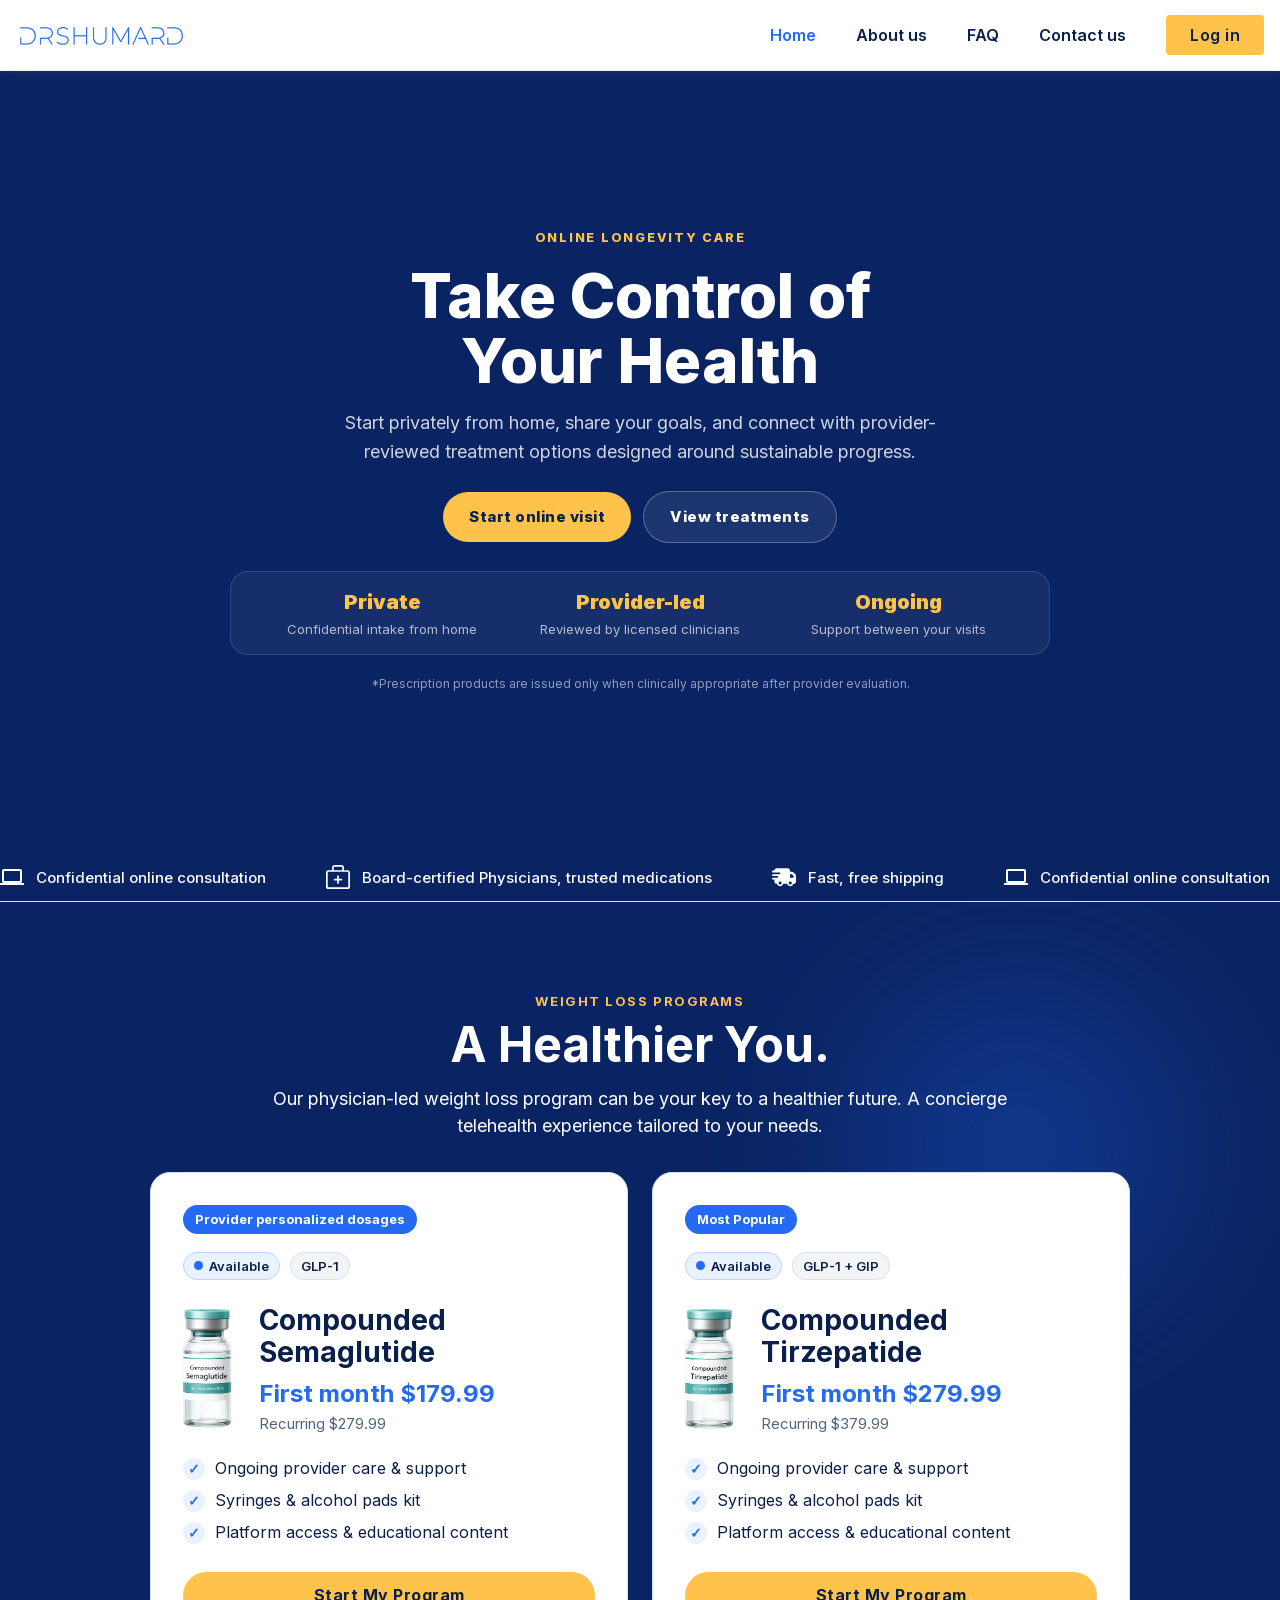
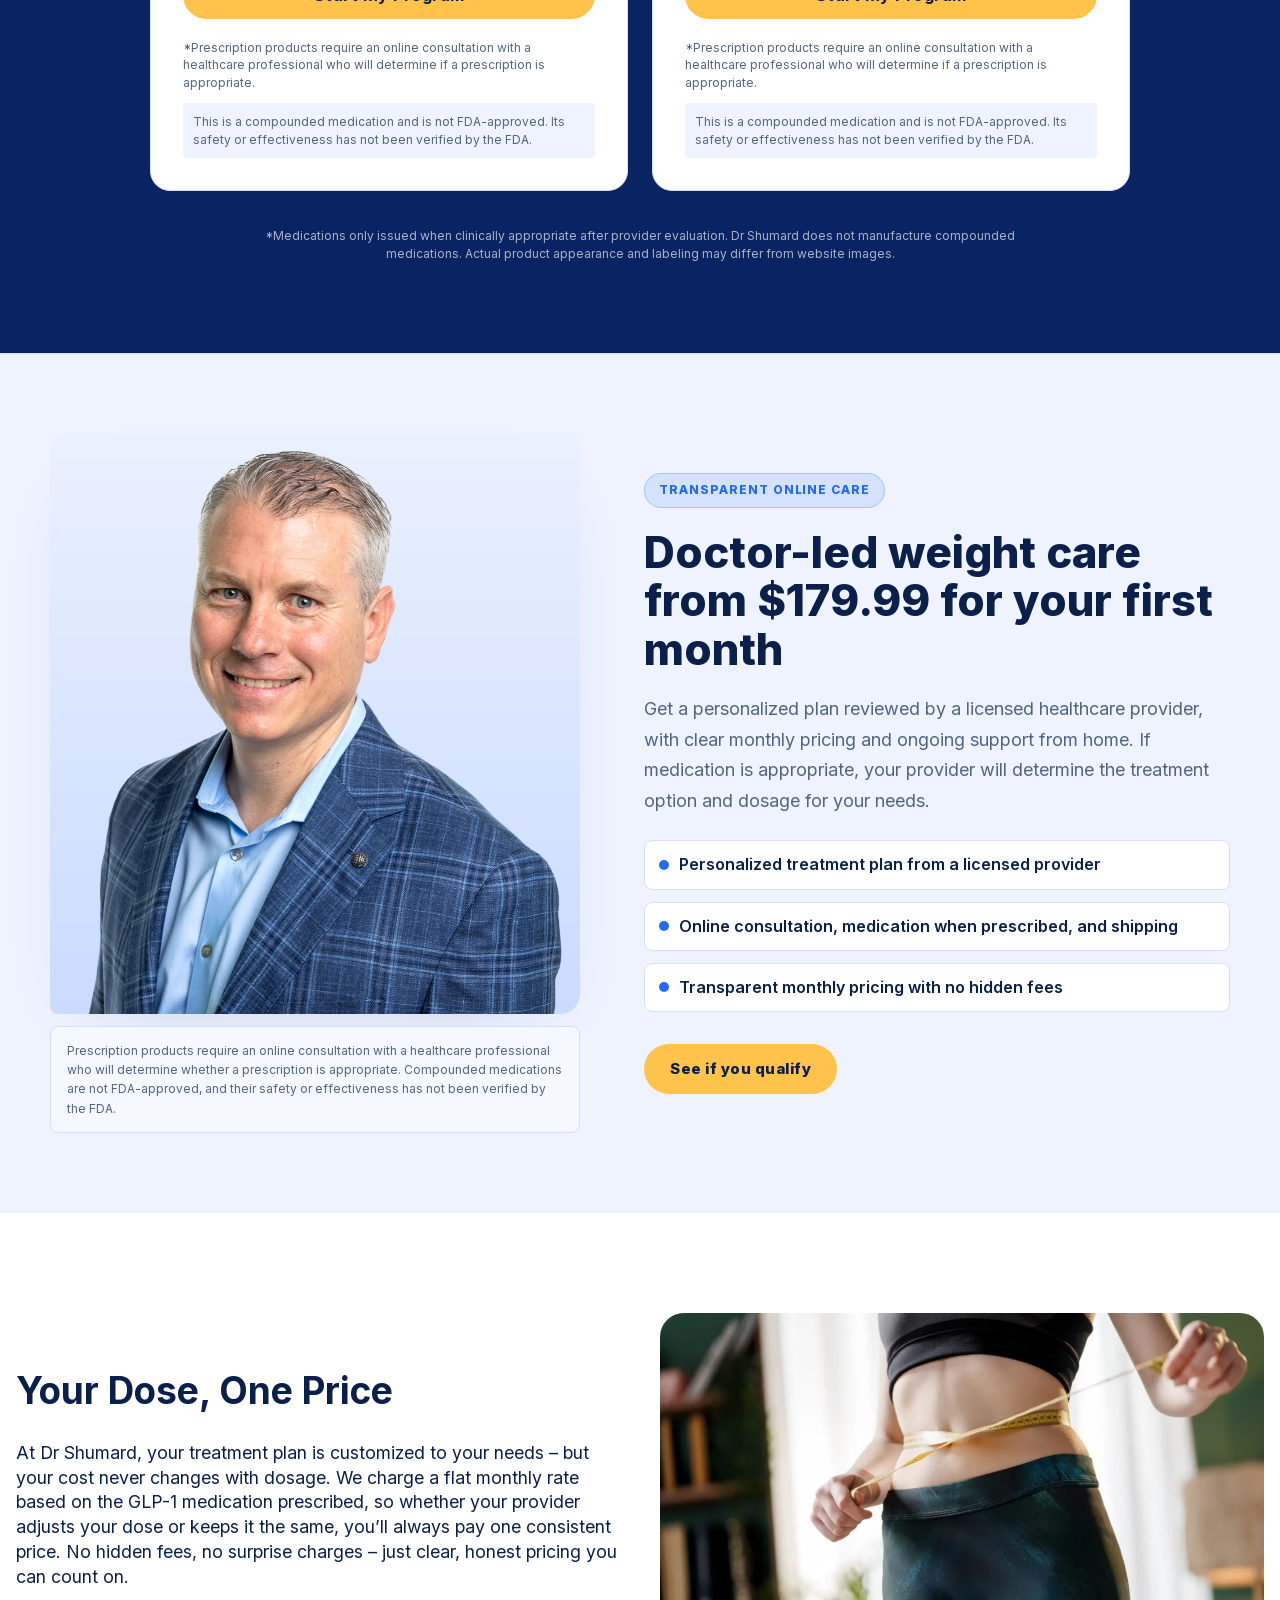
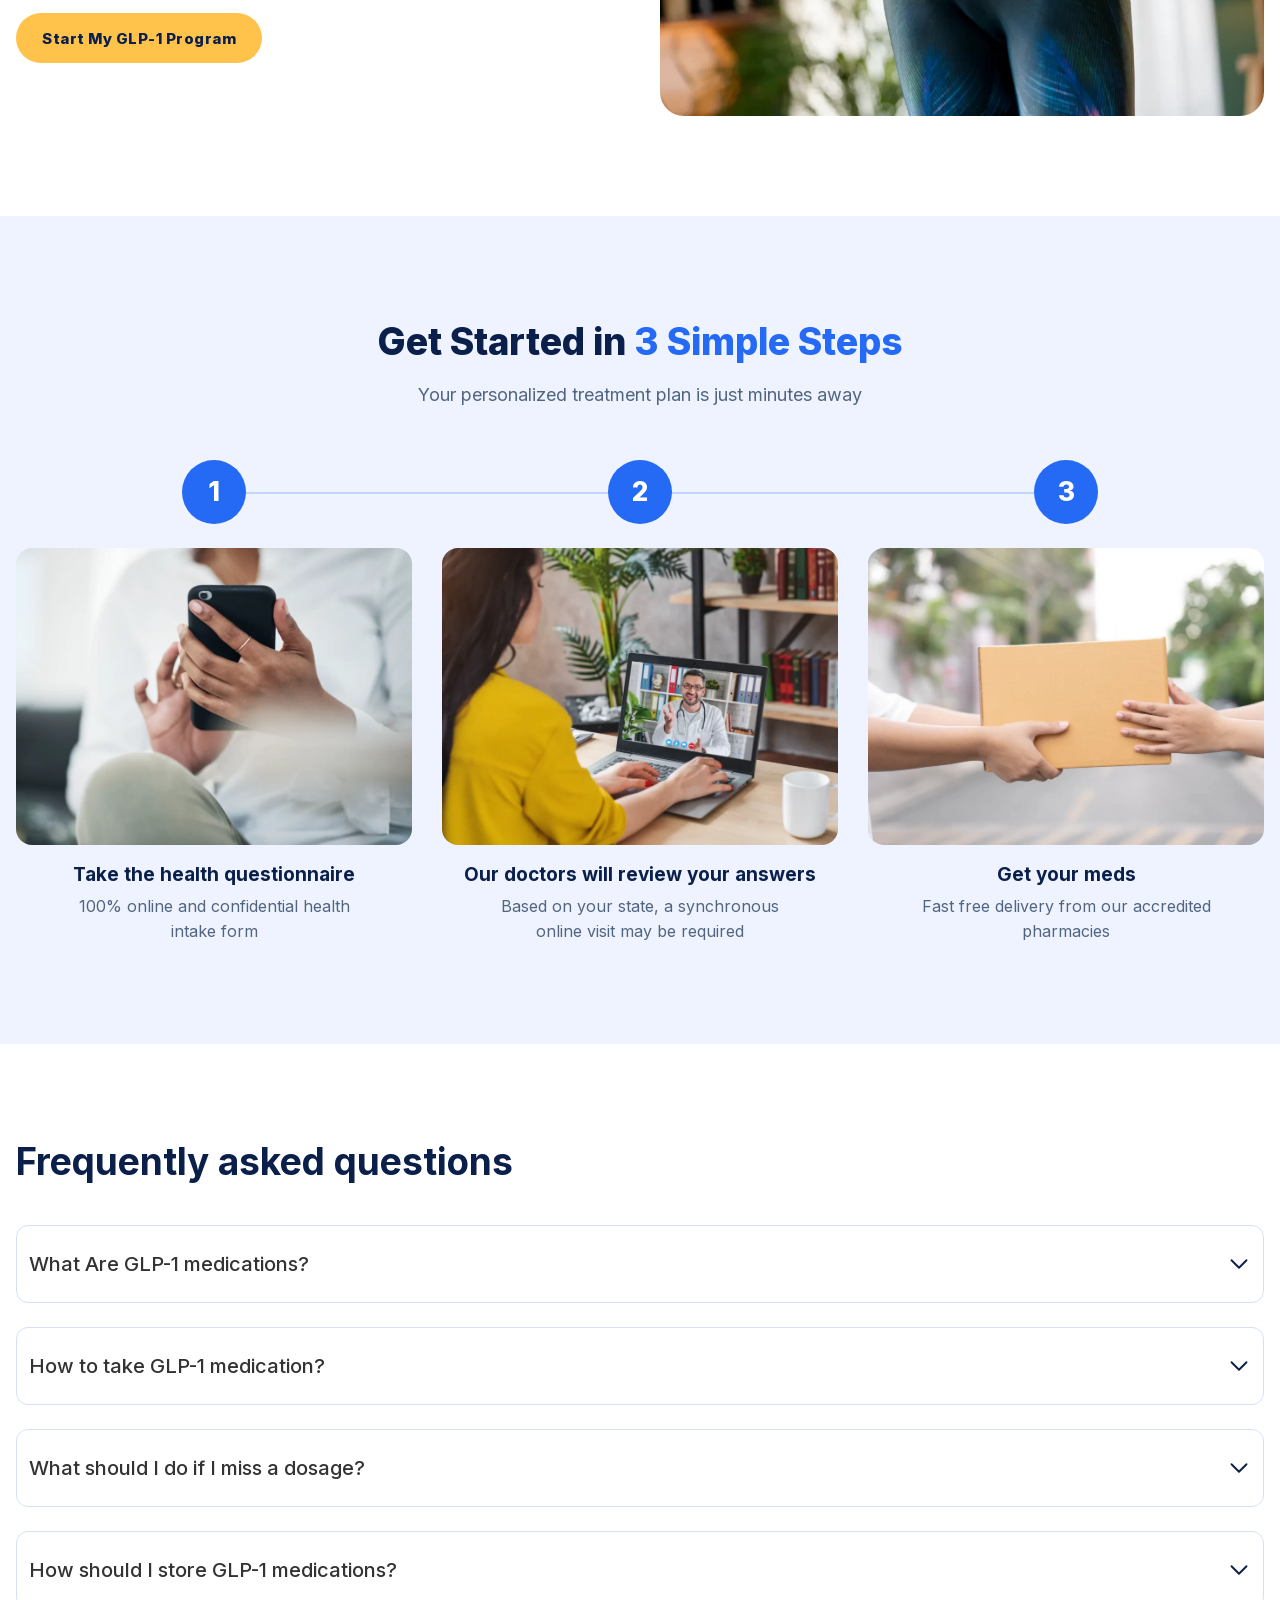
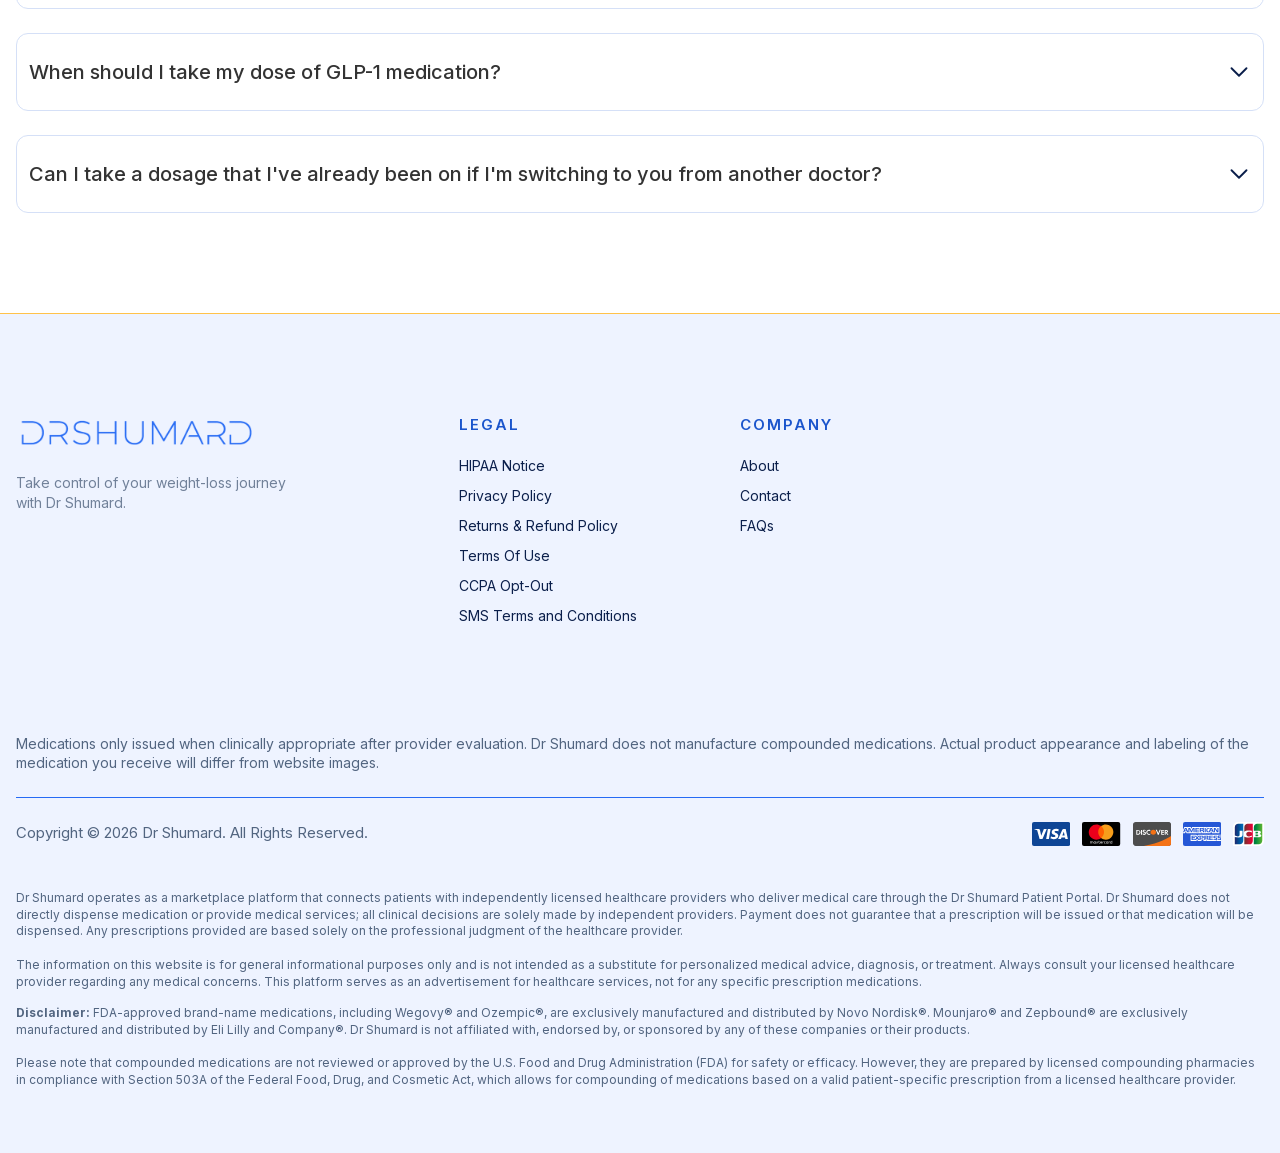
==== index.html @ da800d88 "Static Dr Shumard site, rebuilt from taylazhealth.com Plain HTML/CSS, no build step. Native contact " ====
<!DOCTYPE html>
<html lang="en">
<head>
  <meta charset="UTF-8">
  <meta name="viewport" content="width=device-width, initial-scale=1">
  <title>Dr Shumard</title>
  <link rel="canonical" href="https://drshumard.com/">
  <link rel="preload" href="/assets/fonts/inter-var.woff2" as="font" type="font/woff2" crossorigin>
  <link rel="stylesheet" href="/assets/css/style.css">
  <!-- WhiteLabelMD intake + tracking scripts, carried over from the original site -->
  <script>
function checkDebug(){if(!1===window.be_quiet)return!0;if(!1===window.checkDebugValue)return!1;if(window.checkDebugValue)return!0;return"1"===new URLSearchParams(window.location.search).get("elog")?window.checkDebugValue=!0:window.checkDebugValue=!1,window.checkDebugValue}
        function elog(e,c){c?console.log(e):checkDebug()&&console.log(e)}
        function tracking_start() { 
           var reset = new URLSearchParams(window.location.search).get("_track_reset");
           if(reset == "1") {
              forceTrackingCookie("");
           }
        
        }
function setTrackId(e) {
	elog("****SET efcid:" + e,window.trackDebug);
    window.trackingInfo.unid = e;
    wlmdSetCookie("efcid", e, 7);
    window.trackingInfo.codeset = 1;
    wlmdSetCookie("wlmd_tracking_unid", e, 7);
    elog("****Finished set efcid:" + e, window.trackDebug);
}
function useTrackId(e) {
	elog("****USE efcid:" + e);
    window.trackingInfo.unid = e;
    //wlmdSetCookie("efcid", e);
    window.trackingInfo.codeset = 1;
    //wlmdSetCookie("wlmd_tracking_unid", e, 7);
    elog("****Finished set efcid:" + e);
}

window.trackDebug = false;
  </script>
  <script src="/wp-content/uploads/common/wlmd-intake-default.js"></script>
  <script>
    /* set sku here, if chosen */
    window.page_presets = { "productRequested": "" };
    window.page_presets["caller_page"] = urlNoHash();
    function checkoutTrackingString() { return ""; }
  </script>
</head>
<body>
  <a class="skip-link" href="#main">Skip to main content</a>
  <a class="skip-link" href="#footer">Skip to footer</a>
  <header class="site-header">
    <div class="section site-header__bar">
      <div class="container site-header__inner">
        <a class="site-logo" href="/"><img src="/assets/img/logo.png" width="600" height="89" alt="Dr Shumard" fetchpriority="high"></a>
        <nav class="site-nav" aria-label="Menu">
          <ul class="site-nav__items" id="site-menu">
          <li><a href="/" aria-current="page">Home</a></li>
          <li><a href="/about/">About us</a></li>
          <li><a href="/faq/">FAQ</a></li>
          <li><a href="/contact-us/">Contact us</a></li>
          <li><a class="btn header-btn" href="https://drshumard.practicebetter.io/#/signin" target="_blank" rel="noopener">Log in</a></li>
          </ul>
          <button class="site-nav__toggle" type="button" aria-expanded="false" aria-controls="site-menu" aria-label="Open menu"><span class="site-nav__bars"><span></span></span></button>
        </nav>
      </div>
    </div>
  </header>
  <main id="main">
    <section class="section hero-dark">
      <div class="hero-dark__glow" aria-hidden="true"></div>
      <div class="hero-dark__glow hero-dark__glow--gold" aria-hidden="true"></div>
      <div class="container hero-dark__container">
        <span class="hero-dark__eyebrow">Online longevity care</span>
        <h1 class="hero-dark__title">Take Control <span>of</span> <br> Your Health</h1>
        <p class="hero-dark__lead">Start privately from home, share your goals, and connect with provider-reviewed treatment options designed around sustainable progress.</p>
        <div class="hero-dark__actions">
          <a class="btn btn-primary" href="/weight-loss-intake/">Start online visit</a>
          <a class="btn btn-ghost" href="#treatments">View treatments</a>
        </div>
        <div class="hero-dark__stats">
          <div class="hero-dark__stat"><span class="hero-dark__stat-key">Private</span><span class="hero-dark__stat-label">Confidential intake from home</span></div>
          <div class="hero-dark__stat"><span class="hero-dark__stat-key">Provider-led</span><span class="hero-dark__stat-label">Reviewed by licensed clinicians</span></div>
          <div class="hero-dark__stat"><span class="hero-dark__stat-key">Ongoing</span><span class="hero-dark__stat-label">Support between your visits</span></div>
        </div>
      </div>
      <div class="block hero-dark__foot">
        <p class="hero-dark__notice">*Prescription products are issued only when clinically appropriate after provider evaluation.</p>
      </div>
    </section>
    <section class="section advantage-section" aria-label="Why Dr Shumard">
      <div class="advantage-marquee">
        <div class="advantage-track">
          <div class="advantage-group">
          <div class="advantage-box"><svg class="advantage-box__icon advantage-box__icon--fill" xmlns="http://www.w3.org/2000/svg" viewBox="0 0 512 384" aria-hidden="true" focusable="false"><path d="M427 320h85v43H0v-43h85q-17 0-29.5-12.5T43 277V64q0-18 12.5-30.5T85 21h342q17 0 29.5 12.5T469 64v213q0 18-12.5 30.5T427 320zM85 64v213h342V64H85z"/></svg><span class="advantage-box__text">Confidential online consultation</span></div>
          <div class="advantage-box"><svg class="advantage-box__icon advantage-box__icon--stroke" xmlns="http://www.w3.org/2000/svg" viewBox="0 0 14 14" aria-hidden="true" focusable="false"><path fill="none" stroke="#EEF8F6" stroke-linecap="round" stroke-linejoin="round" d="M5 8.5h4m-2-2v4m5.5-7h-11a1 1 0 0 0-1 1v8a1 1 0 0 0 1 1h11a1 1 0 0 0 1-1v-8a1 1 0 0 0-1-1m-2.5 0v-2a1 1 0 0 0-1-1H5a1 1 0 0 0-1 1v2"/></svg><span class="advantage-box__text">Board-certified Physicians, trusted medications</span></div>
          <div class="advantage-box"><svg class="advantage-box__icon advantage-box__icon--fill" xmlns="http://www.w3.org/2000/svg" viewBox="0 0 640 512" aria-hidden="true" focusable="false"><path d="M64 96c0-35.3 28.7-64 64-64h288c35.3 0 64 28.7 64 64v32h50.7c17 0 33.3 6.7 45.3 18.7l45.3 45.3c12 12 18.7 28.3 18.7 45.3V384c0 35.3-28.7 64-64 64h-3.3c-10.4 36.9-44.4 64-84.7 64s-74.2-27.1-84.7-64H300.7c-10.4 36.9-44.4 64-84.7 64s-74.2-27.1-84.7-64H128c-35.3 0-64-28.7-64-64v-48H24c-13.3 0-24-10.7-24-24s10.7-24 24-24h112c13.3 0 24-10.7 24-24s-10.7-24-24-24H24c-13.3 0-24-10.7-24-24s10.7-24 24-24h176c13.3 0 24-10.7 24-24s-10.7-24-24-24H24c-13.3 0-24-10.7-24-24s10.7-24 24-24zm512 192v-50.7L530.7 192H480v96zM256 424a40 40 0 1 0-80 0a40 40 0 1 0 80 0m232 40a40 40 0 1 0 0-80a40 40 0 1 0 0 80"/></svg><span class="advantage-box__text">Fast, free shipping</span></div>
          </div>
          <div class="advantage-group" aria-hidden="true">
          <div class="advantage-box" aria-hidden="true"><svg class="advantage-box__icon advantage-box__icon--fill" xmlns="http://www.w3.org/2000/svg" viewBox="0 0 512 384" aria-hidden="true" focusable="false"><path d="M427 320h85v43H0v-43h85q-17 0-29.5-12.5T43 277V64q0-18 12.5-30.5T85 21h342q17 0 29.5 12.5T469 64v213q0 18-12.5 30.5T427 320zM85 64v213h342V64H85z"/></svg><span class="advantage-box__text">Confidential online consultation</span></div>
          <div class="advantage-box" aria-hidden="true"><svg class="advantage-box__icon advantage-box__icon--stroke" xmlns="http://www.w3.org/2000/svg" viewBox="0 0 14 14" aria-hidden="true" focusable="false"><path fill="none" stroke="#EEF8F6" stroke-linecap="round" stroke-linejoin="round" d="M5 8.5h4m-2-2v4m5.5-7h-11a1 1 0 0 0-1 1v8a1 1 0 0 0 1 1h11a1 1 0 0 0 1-1v-8a1 1 0 0 0-1-1m-2.5 0v-2a1 1 0 0 0-1-1H5a1 1 0 0 0-1 1v2"/></svg><span class="advantage-box__text">Board-certified Physicians, trusted medications</span></div>
          <div class="advantage-box" aria-hidden="true"><svg class="advantage-box__icon advantage-box__icon--fill" xmlns="http://www.w3.org/2000/svg" viewBox="0 0 640 512" aria-hidden="true" focusable="false"><path d="M64 96c0-35.3 28.7-64 64-64h288c35.3 0 64 28.7 64 64v32h50.7c17 0 33.3 6.7 45.3 18.7l45.3 45.3c12 12 18.7 28.3 18.7 45.3V384c0 35.3-28.7 64-64 64h-3.3c-10.4 36.9-44.4 64-84.7 64s-74.2-27.1-84.7-64H300.7c-10.4 36.9-44.4 64-84.7 64s-74.2-27.1-84.7-64H128c-35.3 0-64-28.7-64-64v-48H24c-13.3 0-24-10.7-24-24s10.7-24 24-24h112c13.3 0 24-10.7 24-24s-10.7-24-24-24H24c-13.3 0-24-10.7-24-24s10.7-24 24-24h176c13.3 0 24-10.7 24-24s-10.7-24-24-24H24c-13.3 0-24-10.7-24-24s10.7-24 24-24zm512 192v-50.7L530.7 192H480v96zM256 424a40 40 0 1 0-80 0a40 40 0 1 0 80 0m232 40a40 40 0 1 0 0-80a40 40 0 1 0 0 80"/></svg><span class="advantage-box__text">Fast, free shipping</span></div>
          </div>
        </div>
      </div>
    </section>

    <section class="section pricing-med" id="treatments">
      <div class="container pricing-med__container">
        <div class="block pricing-med__header">
          <div class="pricing-med__eyebrow">WEIGHT LOSS PROGRAMS</div>
          <h2 class="pricing-med__title">A Healthier You.</h2>
          <div class="pricing-med__subtitle">Our physician-led weight loss program can be your key to a healthier future. A concierge telehealth experience tailored to your needs.</div>
        </div>
        <div class="pricing-med__grid">
          <div class="block pricing-med__card">
            <div class="pricing-med__badge">Provider personalized dosages</div>
            <div class="block pricing-med__tags">
              <div class="pricing-med__tag"><span class="pricing-med__tag-dot"></span><span class="pricing-med__tag-text">Available</span></div>
              <div class="pricing-med__tag--muted">GLP-1</div>
            </div>
            <div class="pricing-med__visual">
              <div class="pricing-med__image-wrap"><img class="pricing-med__image" src="/assets/img/sema-vial.webp" width="321" height="731" alt="Compounded semaglutide vial" loading="lazy"></div>
              <div class="block pricing-med__content-wrap">
                <h3 class="pricing-med__card-title">Compounded Semaglutide</h3>
                <div class="pricing-med__price">First month $179.99</div>
                <div class="pricing-med__recurring">Recurring $279.99</div>
              </div>
            </div>
              <ul class="pricing-med__features">
                <li class="pricing-med__feature"><span class="pricing-med__feature-icon">✓</span><span class="pricing-med__feature-text">Ongoing provider care &amp; support</span></li>
                <li class="pricing-med__feature"><span class="pricing-med__feature-icon">✓</span><span class="pricing-med__feature-text">Syringes &amp; alcohol pads kit</span></li>
                <li class="pricing-med__feature"><span class="pricing-med__feature-icon">✓</span><span class="pricing-med__feature-text">Platform access &amp; educational content</span></li>
              </ul>
              <a class="btn pricing-med__button" href="/weight-loss-intake/">Start My Program</a>
              <div class="pricing-med__disclaimer">*Prescription products require an online consultation with a healthcare professional who will determine if a prescription is appropriate.</div>
              <div class="pricing-med__disclaimer pricing-med__disclaimer--box">This is a compounded medication and is not FDA-approved. Its safety or effectiveness has not been verified by the FDA.</div>
          </div>
          <div class="block pricing-med__card">
            <div class="pricing-med__badge">Most Popular</div>
            <div class="block pricing-med__tags">
              <div class="pricing-med__tag"><span class="pricing-med__tag-dot"></span><span class="pricing-med__tag-text">Available</span></div>
              <div class="pricing-med__tag--muted">GLP-1 + GIP</div>
            </div>
            <div class="pricing-med__visual">
              <div class="pricing-med__image-wrap"><img class="pricing-med__image" src="/assets/img/tirz-vial.webp" width="319" height="730" alt="Compounded tirzepatide vial" loading="lazy"></div>
              <div class="block pricing-med__content-wrap">
                <h3 class="pricing-med__card-title">Compounded Tirzepatide</h3>
                <div class="pricing-med__price">First month $279.99</div>
                <div class="pricing-med__recurring">Recurring $379.99</div>
              </div>
            </div>
              <ul class="pricing-med__features">
                <li class="pricing-med__feature"><span class="pricing-med__feature-icon">✓</span><span class="pricing-med__feature-text">Ongoing provider care &amp; support</span></li>
                <li class="pricing-med__feature"><span class="pricing-med__feature-icon">✓</span><span class="pricing-med__feature-text">Syringes &amp; alcohol pads kit</span></li>
                <li class="pricing-med__feature"><span class="pricing-med__feature-icon">✓</span><span class="pricing-med__feature-text">Platform access &amp; educational content</span></li>
              </ul>
              <a class="btn pricing-med__button" href="/weight-loss-intake/">Start My Program</a>
              <div class="pricing-med__disclaimer">*Prescription products require an online consultation with a healthcare professional who will determine if a prescription is appropriate.</div>
              <div class="pricing-med__disclaimer pricing-med__disclaimer--box">This is a compounded medication and is not FDA-approved. Its safety or effectiveness has not been verified by the FDA.</div>
          </div>
        </div>
        <div class="pricing-med__notice">*Medications only issued when clinically appropriate after provider evaluation. Dr Shumard does not manufacture compounded medications. Actual product appearance and labeling may differ from website images.</div>
      </div>
      <div class="pricing-med__glow" aria-hidden="true"></div>
    </section>
    <section class="section treatment-info">
      <div class="treatment-info__glow" aria-hidden="true"></div>
      <div class="treatment-info__glow treatment-info__glow--alt" aria-hidden="true"></div>
      <div class="container treatment-info__container">
        <div class="treatment-info__media">
          <img class="treatment-info__image" src="/assets/img/dr-shumard.jpg" width="960" height="1000" alt="Dr. Jason Shumard" loading="lazy">
          <p class="treatment-info__notice">Prescription products require an online consultation with a healthcare professional who will determine whether a prescription is appropriate. Compounded medications are not FDA-approved, and their safety or effectiveness has not been verified by the FDA.</p>
        </div>
        <div class="treatment-info__content">
          <span class="treatment-info__eyebrow">Transparent online care</span>
          <h2 class="treatment-info__title">Doctor-led weight care from <span>$179.99 for your first month</span></h2>
          <div class="treatment-info__text rich-text">
<p>Get a personalized plan reviewed by a licensed healthcare provider, with clear monthly pricing and ongoing support from home. If medication is appropriate, your provider will determine the treatment option and dosage for your needs.</p>
          </div>
          <ul class="treatment-info__list">
            <li class="treatment-info__list-item"><span class="treatment-info__list-dot"></span><span class="treatment-info__list-text">Personalized treatment plan from a licensed provider</span></li>
            <li class="treatment-info__list-item"><span class="treatment-info__list-dot"></span><span class="treatment-info__list-text">Online consultation, medication when prescribed, and shipping</span></li>
            <li class="treatment-info__list-item"><span class="treatment-info__list-dot"></span><span class="treatment-info__list-text">Transparent monthly pricing with no hidden fees</span></li>
          </ul>
          <a class="btn btn-primary treatment-info__button" href="/weight-loss-intake/">See if you qualify</a>
        </div>
      </div>
    </section>
    <section class="section about-therapy-section">
      <div class="container about-therapy-container">
        <div class="block about-therapy__content">
          <div class="block about-therapy__text-wrap">
            <h2 class="about-therapy__title">Your Dose, One Price</h2>
            <div class="about-therapy__text rich-text">
<p>At Dr Shumard, your treatment plan is customized to your needs – but your cost never changes with dosage. We charge a flat monthly rate based on the GLP-1 medication prescribed, so whether your provider adjusts your dose or keeps it the same, you’ll always pay one consistent price. No hidden fees, no surprise charges – just clear, honest pricing you can count on.</p>
            </div>
            <a class="btn btn-primary" href="/weight-loss-intake/">Start My GLP-1 Program</a>
          </div>
          <img class="about-therapy__image" src="/assets/img/waist-measure.webp" width="1024" height="683" alt="Woman measuring her waist with a tape measure" loading="lazy">
        </div>
      </div>
    </section>
    <section class="section steps-section" id="steps">
      <div class="container steps__inner">
        <h2 class="steps__title accent-text">Get Started in <span>3 Simple Steps</span></h2>
        <div class="steps__subtitle">Your personalized treatment plan is just minutes away</div>
        <ol class="steps__track">
          <li class="steps__item">
            <div class="steps__node"><span class="steps__node-num">1</span></div>
            <div class="steps__media"><img class="steps__image" src="/assets/img/phone.webp" width="1024" height="689" alt="Woman using a smartphone in a relaxed setting" loading="lazy"></div>
            <h3 class="steps__step-title">Take the health questionnaire</h3>
            <div class="steps__text">100% online and confidential health intake form</div>
          </li>
          <li class="steps__item">
            <div class="steps__node"><span class="steps__node-num">2</span></div>
            <div class="steps__media"><img class="steps__image" src="/assets/img/video-call.webp" width="1024" height="683" alt="Woman on a video call with her doctor" loading="lazy"></div>
            <h3 class="steps__step-title">Our doctors will review your answers</h3>
            <div class="steps__text">Based on your state, a synchronous online visit may be required</div>
          </li>
          <li class="steps__item">
            <div class="steps__node"><span class="steps__node-num">3</span></div>
            <div class="steps__media"><img class="steps__image" src="/assets/img/package.webp" width="1024" height="683" alt="Courier handing over a package" loading="lazy"></div>
            <h3 class="steps__step-title">Get your meds</h3>
            <div class="steps__text">Fast free delivery from our accredited pharmacies</div>
          </li>
        </ol>
      </div>
    </section>

    <section class="section faq-section">
      <div class="container faq-container">
        <h2 class="faq-container__content-title">Frequently asked questions</h2>
        <div class="block faq-wrapper">
      <div class="faq-accordion">
        <div class="faq-accordion__item">
          <h3 class="faq-accordion__title">
            <button class="faq-accordion__trigger" type="button" aria-expanded="false" aria-controls="faq-1">
              <span>What Are GLP-1 medications?</span>
              <svg class="faq-accordion__icon" xmlns="http://www.w3.org/2000/svg" viewBox="0 0 32 32" fill="none" aria-hidden="true" focusable="false"><path d="M6 11L16 21L26 11" stroke="currentColor" stroke-width="2.5" stroke-linecap="round" stroke-linejoin="round"/></svg>
            </button>
          </h3>
          <div class="faq-accordion__content rich-text" id="faq-1" hidden>
<p>GLP-1 medications are a class of prescription drugs that not only improves blood sugar control but may also lead to weight loss. This class of drugs is commonly called glucagon-like peptide 1 (GLP-1) agonists. Weight loss can vary, depending on which GLP-1 drug you use and the dosage. </p>
<p><strong>Some of the more common side effects include:</strong><br>Nausea, Vomiting, Diarrhea.</p>
<p>Side effects can often be mitigated by correctly titrating your dosage upward, so you’ll want to ensure that you are taking the medication exactly as prescribed by your provider to minimize risk and/or severity of side effects. Anti-nausea medications such as ondansetron (generic Zofran) are also helpful to assist in mitigating nausea.</p>
<p>Low blood sugar levels (hypoglycemia) are a more serious risk linked to the GLP-1 class of drugs. But the risk of low blood sugar levels often only goes up if you’re also taking another drug known to lower blood sugar at the same time, such as sulfonylureas or insulin. The GLP-1 class of drugs isn’t recommended if you have a personal or family history of medullary thyroid cancer or multiple endocrine neoplasia. Lab studies have linked these drugs with thyroid tumors in rats. But until more long-term studies are done, the risk to humans isn’t known. The GLP-1 class of drugs is also not recommended if you’ve had pancreatitis.</p>
          </div>
        </div>
        <div class="faq-accordion__item">
          <h3 class="faq-accordion__title">
            <button class="faq-accordion__trigger" type="button" aria-expanded="false" aria-controls="faq-2">
              <span>How to take GLP-1 medication?</span>
              <svg class="faq-accordion__icon" xmlns="http://www.w3.org/2000/svg" viewBox="0 0 32 32" fill="none" aria-hidden="true" focusable="false"><path d="M6 11L16 21L26 11" stroke="currentColor" stroke-width="2.5" stroke-linecap="round" stroke-linejoin="round"/></svg>
            </button>
          </h3>
          <div class="faq-accordion__content rich-text" id="faq-2" hidden>
<p>It is important to follow the prescribed doses and directions from your provider accurately in order to minimize risk and/or severity of potential side effects. If you have any questions regarding how to properly take your medication once you receive it, please reach out to us before taking for proper guidance from a licensed medication professional. Taking doses other than what is prescribed by your provider may have unintended and potentially dangerous side effects.</p>
          </div>
        </div>
        <div class="faq-accordion__item">
          <h3 class="faq-accordion__title">
            <button class="faq-accordion__trigger" type="button" aria-expanded="false" aria-controls="faq-3">
              <span>What should I do if I miss a dosage?</span>
              <svg class="faq-accordion__icon" xmlns="http://www.w3.org/2000/svg" viewBox="0 0 32 32" fill="none" aria-hidden="true" focusable="false"><path d="M6 11L16 21L26 11" stroke="currentColor" stroke-width="2.5" stroke-linecap="round" stroke-linejoin="round"/></svg>
            </button>
          </h3>
          <div class="faq-accordion__content rich-text" id="faq-3" hidden>
<p>If you miss a dosage on your day of the week, please reach out to us before continuing your dosage. You may need to lessen your dosage for your next dose in order to minimize risk and/or severity of potential side effects.</p>
          </div>
        </div>
        <div class="faq-accordion__item">
          <h3 class="faq-accordion__title">
            <button class="faq-accordion__trigger" type="button" aria-expanded="false" aria-controls="faq-4">
              <span>How should I store GLP-1 medications?</span>
              <svg class="faq-accordion__icon" xmlns="http://www.w3.org/2000/svg" viewBox="0 0 32 32" fill="none" aria-hidden="true" focusable="false"><path d="M6 11L16 21L26 11" stroke="currentColor" stroke-width="2.5" stroke-linecap="round" stroke-linejoin="round"/></svg>
            </button>
          </h3>
          <div class="faq-accordion__content rich-text" id="faq-4" hidden>
<p>These medications should be stored in the refrigerator between doses. GLP-1 medications are sensitive to temperature and could degrade if not stored properly.</p>
          </div>
        </div>
        <div class="faq-accordion__item">
          <h3 class="faq-accordion__title">
            <button class="faq-accordion__trigger" type="button" aria-expanded="false" aria-controls="faq-5">
              <span>When should I take my dose of GLP-1 medication?</span>
              <svg class="faq-accordion__icon" xmlns="http://www.w3.org/2000/svg" viewBox="0 0 32 32" fill="none" aria-hidden="true" focusable="false"><path d="M6 11L16 21L26 11" stroke="currentColor" stroke-width="2.5" stroke-linecap="round" stroke-linejoin="round"/></svg>
            </button>
          </h3>
          <div class="faq-accordion__content rich-text" id="faq-5" hidden>
<p>You can take GLP-1 medications at any time during the day, without regard to meals. If your dosage is prescribed to take weekly, you should take your dose on the same day each week.</p>
          </div>
        </div>
        <div class="faq-accordion__item">
          <h3 class="faq-accordion__title">
            <button class="faq-accordion__trigger" type="button" aria-expanded="false" aria-controls="faq-6">
              <span>Can I take a dosage that I've already been on if I'm switching to you from another doctor?</span>
              <svg class="faq-accordion__icon" xmlns="http://www.w3.org/2000/svg" viewBox="0 0 32 32" fill="none" aria-hidden="true" focusable="false"><path d="M6 11L16 21L26 11" stroke="currentColor" stroke-width="2.5" stroke-linecap="round" stroke-linejoin="round"/></svg>
            </button>
          </h3>
          <div class="faq-accordion__content rich-text" id="faq-6" hidden>
<p>Please discuss your previous prescription and dosage with your provider during your medical intake process when enrolling and if medically appropriate, your provider will coordinate your dosage accordingly.</p>
          </div>
        </div>
      </div>
        </div>
      </div>
    </section>
  </main>
  <footer class="site-footer" id="footer">
    <div class="section site-footer__top">
      <div class="container site-footer__grid">
        <div class="block site-footer__brand">
          <a class="site-footer__logo" href="/"><img src="/assets/img/logo.png" width="600" height="89" alt="Dr Shumard" loading="lazy"></a>
          <div class="site-footer__tagline">Take control of your weight-loss journey with Dr Shumard.</div>
        </div>
        <div class="site-footer__columns">
          <div class="block footer-column">
            <div class="footer-column--title">Legal</div>
            <ul class="footer-column--menu">
              <li><a href="/hipaa/">HIPAA Notice</a></li>
              <li><a href="/privacy/">Privacy Policy</a></li>
              <li><a href="/returns-refund-policy/">Returns &amp; Refund Policy</a></li>
              <li><a href="/terms/">Terms Of Use</a></li>
              <li><a href="/ccpa/">CCPA Opt-Out</a></li>
              <li><a href="/sms-terms-and-conditions/">SMS Terms and Conditions</a></li>
            </ul>
          </div>
          <div class="block footer-column">
            <div class="footer-column--title">Company</div>
            <ul class="footer-column--menu footer-column--company">
              <li><a href="/about/">About</a></li>
              <li><a href="/contact-us/">Contact</a></li>
              <li><a href="/faq/">FAQs</a></li>
            </ul>
          </div>
        </div>
      </div>
    </div>
    <div class="section site-footer__bottom">
      <div class="container">
        <div class="site-footer__notice">Medications only issued when clinically appropriate after provider evaluation. Dr Shumard does not manufacture compounded medications. Actual product appearance and labeling of the medication you receive will differ from website images.</div>
        <hr class="site-footer__divider">
        <div class="block site-footer__row">
          <div class="site-footer__copyright">Copyright © 2026 Dr Shumard. All Rights Reserved.</div>
          <div class="site-footer__payments">
          <svg class="footer-pay-icon" role="img" aria-label="Visa" xmlns="http://www.w3.org/2000/svg" width="750" height="471" viewBox="0 0 750 471"><defs></defs><g stroke="none" stroke-width="1" fill="none" fill-rule="evenodd"><g fill-rule="nonzero"><rect fill="#0E4595" x="0" y="0" width="750" height="471" rx="40"></rect><polygon fill="#FFFFFF" points="278.1975 334.2275 311.5585 138.4655 364.9175 138.4655 331.5335 334.2275"></polygon><path d="M524.3075,142.6875 C513.7355,138.7215 497.1715,134.4655 476.4845,134.4655 C423.7605,134.4655 386.6205,161.0165 386.3045,199.0695 C386.0075,227.1985 412.8185,242.8905 433.0585,252.2545 C453.8275,261.8495 460.8105,267.9695 460.7115,276.5375 C460.5795,289.6595 444.1255,295.6545 428.7885,295.6545 C407.4315,295.6545 396.0855,292.6875 378.5625,285.3785 L371.6865,282.2665 L364.1975,326.0905 C376.6605,331.5545 399.7065,336.2895 423.6355,336.5345 C479.7245,336.5345 516.1365,310.2875 516.5505,269.6525 C516.7515,247.3835 502.5355,230.4355 471.7515,216.4645 C453.1005,207.4085 441.6785,201.3655 441.7995,192.1955 C441.7995,184.0585 451.4675,175.3575 472.3565,175.3575 C489.8055,175.0865 502.4445,178.8915 512.2925,182.8575 L517.0745,185.1165 L524.3075,142.6875" fill="#FFFFFF"></path><path d="M661.6145,138.4655 L620.3835,138.4655 C607.6105,138.4655 598.0525,141.9515 592.4425,154.6995 L513.1975,334.1025 L569.2285,334.1025 C569.2285,334.1025 578.3905,309.9805 580.4625,304.6845 C586.5855,304.6845 641.0165,304.7685 648.7985,304.7685 C650.3945,311.6215 655.2905,334.1025 655.2905,334.1025 L704.8025,334.1025 L661.6145,138.4655 Z M596.1975,264.8725 C600.6105,253.5935 617.4565,210.1495 617.4565,210.1495 C617.1415,210.6705 621.8365,198.8155 624.5315,191.4655 L628.1385,208.3435 C628.1385,208.3435 638.3555,255.0725 640.4905,264.8715 L596.1975,264.8715 L596.1975,264.8725 Z" fill="#FFFFFF"></path><path d="M 45.878906 138.46484 L 45.197266 142.53906 C 66.288263 147.64458 85.126465 155.03257 101.61914 164.22461 L 148.96484 333.91602 L 205.41992 333.84961 L 289.42383 138.46484 L 232.90234 138.46484 L 180.66211 271.96094 L 175.0957 244.83203 C 174.83824 244.00408 174.55942 243.17304 174.27344 242.3418 L 156.10742 154.99219 C 152.87742 142.59619 143.50892 138.89684 131.91992 138.46484 L 45.878906 138.46484 z " style="fill:#ffffff;fill-opacity:1"></path></g></g></svg>
          <svg class="footer-pay-icon" role="img" aria-label="Mastercard" xmlns="http://www.w3.org/2000/svg" width="750" height="471" viewBox="0 0 750 471"><defs></defs><g stroke="none" stroke-width="1" fill="none" fill-rule="evenodd"><g fill-rule="nonzero"><rect fill="#000000" x="0" y="0" width="750" height="471" rx="40"></rect><g transform="translate(133.000000, 48.000000)"><path d="M88.13,373.67 L88.13,348.82 C88.13,339.29 82.33,333.08 72.81,333.08 C67.81,333.08 62.46,334.74 58.73,340.08 C55.83,335.52 51.73,333.08 45.48,333.08 C40.7599149,332.876008 36.2525337,335.054575 33.48,338.88 L33.48,333.88 L25.61,333.88 L25.61,373.64 L33.48,373.64 L33.48,350.89 C33.48,343.89 37.62,340.54 43.42,340.54 C49.22,340.54 52.53,344.27 52.53,350.89 L52.53,373.67 L60.4,373.67 L60.4,350.89 C60.4,343.89 64.54,340.54 70.34,340.54 C76.14,340.54 79.45,344.27 79.45,350.89 L79.45,373.67 L88.13,373.67 Z M217.35,334.32 L202.85,334.32 L202.85,322.32 L195,322.32 L195,334.32 L186.72,334.32 L186.72,341.32 L195,341.32 L195,360 C195,369.11 198.31,374.5 208.25,374.5 C212.015784,374.421483 215.705651,373.426077 219,371.6 L216.51,364.6 C214.275685,365.996557 211.684475,366.715565 209.05,366.67 C204.91,366.67 202.84,364.18 202.84,360.04 L202.84,341 L217.34,341 L217.34,334.37 L217.35,334.32 Z M291.07,333.08 C286.709355,332.982846 282.618836,335.185726 280.3,338.88 L280.3,333.88 L272.43,333.88 L272.43,373.64 L280.3,373.64 L280.3,351.31 C280.3,344.68 283.61,340.54 289,340.54 C290.818809,340.613783 292.62352,340.892205 294.38,341.37 L296.87,333.91 C294.971013,333.43126 293.02704,333.153071 291.07,333.08 Z M179.66,337.22 C175.52,334.32 169.72,333.08 163.51,333.08 C153.57,333.08 147.36,337.64 147.36,345.51 C147.36,352.14 151.92,355.86 160.61,357.11 L164.75,357.52 C169.31,358.35 172.21,360.01 172.21,362.08 C172.21,364.98 168.9,367.08 162.68,367.08 C157.930627,367.177716 153.278889,365.724267 149.43,362.94 L145.29,369.15 C151.09,373.29 158.13,374.15 162.29,374.15 C173.89,374.15 180.1,368.77 180.1,361.31 C180.1,354.31 175.1,350.96 166.43,349.71 L162.29,349.3 C158.56,348.89 155.29,347.64 155.29,345.16 C155.29,342.26 158.6,340.16 163.16,340.16 C168.16,340.16 173.1,342.23 175.59,343.47 L179.66,337.22 Z M299.77,353.79 C299.77,365.79 307.64,374.5 320.48,374.5 C326.28,374.5 330.42,373.26 334.56,369.94 L330.42,363.73 C327.488758,366.10388 323.841703,367.41823 320.07,367.46 C313.07,367.46 307.64,362.08 307.64,354.21 C307.64,346.34 313,341 320.07,341 C323.841703,341.04177 327.488758,342.35612 330.42,344.73 L334.56,338.52 C330.42,335.21 326.28,333.96 320.48,333.96 C308.05,333.13 299.77,341.83 299.77,353.84 L299.77,353.79 Z M244.27,333.08 C232.67,333.08 224.8,341.36 224.8,353.79 C224.8,366.22 233.08,374.5 245.09,374.5 C250.932775,374.623408 256.638486,372.722682 261.24,369.12 L257.1,363.32 C253.772132,365.898743 249.708598,367.349004 245.5,367.46 C240.12,367.46 234.32,364.15 233.5,357.11 L262.91,357.11 L262.91,353.8 C262.91,341.37 255.45,333.09 244.27,333.09 L244.27,333.08 Z M243.86,340.54 C249.66,340.54 253.8,344.27 254.21,350.48 L232.68,350.48 C233.92,344.68 237.68,340.54 243.86,340.54 Z M136.59,353.79 L136.59,333.91 L128.72,333.91 L128.72,338.91 C125.82,335.18 121.72,333.11 115.88,333.11 C104.7,333.11 96.41,341.81 96.41,353.82 C96.41,365.83 104.69,374.53 115.88,374.53 C121.68,374.53 125.82,372.46 128.72,368.73 L128.72,373.73 L136.59,373.73 L136.59,353.79 Z M104.7,353.79 C104.7,346.33 109.26,340.54 117.13,340.54 C124.59,340.54 129.13,346.34 129.13,353.79 C129.13,361.66 124.13,367.04 117.13,367.04 C109.26,367.45 104.7,361.24 104.7,353.79 Z M410.78,333.08 C406.419355,332.982846 402.328836,335.185726 400.01,338.88 L400.01,333.88 L392.14,333.88 L392.14,373.64 L400,373.64 L400,351.31 C400,344.68 403.31,340.54 408.7,340.54 C410.518809,340.613783 412.32352,340.892205 414.08,341.37 L416.57,333.91 C414.671013,333.43126 412.72704,333.153071 410.77,333.08 L410.78,333.08 Z M380.13,353.79 L380.13,333.91 L372.26,333.91 L372.26,338.91 C369.36,335.18 365.26,333.11 359.42,333.11 C348.24,333.11 339.95,341.81 339.95,353.82 C339.95,365.83 348.23,374.53 359.42,374.53 C365.22,374.53 369.36,372.46 372.26,368.73 L372.26,373.73 L380.13,373.73 L380.13,353.79 Z M348.24,353.79 C348.24,346.33 352.8,340.54 360.67,340.54 C368.13,340.54 372.67,346.34 372.67,353.79 C372.67,361.66 367.67,367.04 360.67,367.04 C352.8,367.45 348.24,361.24 348.24,353.79 Z M460.07,353.79 L460.07,318.17 L452.2,318.17 L452.2,338.88 C449.3,335.15 445.2,333.08 439.36,333.08 C428.18,333.08 419.89,341.78 419.89,353.79 C419.89,365.8 428.17,374.5 439.36,374.5 C445.16,374.5 449.3,372.43 452.2,368.7 L452.2,373.7 L460.07,373.7 L460.07,353.79 Z M428.18,353.79 C428.18,346.33 432.74,340.54 440.61,340.54 C448.07,340.54 452.61,346.34 452.61,353.79 C452.61,361.66 447.61,367.04 440.61,367.04 C432.73,367.46 428.17,361.25 428.17,353.79 L428.18,353.79 Z" fill="#FFFFFF"></path><g><rect fill="#FF5F00" x="170.55" y="32.39" width="143.72" height="234.42"></rect><path d="M185.05,149.6 C185.05997,103.912554 205.96046,60.7376085 241.79,32.39 C180.662018,-15.6713968 92.8620037,-8.68523415 40.103462,48.4380037 C-12.6550796,105.561241 -12.6550796,193.638759 40.103462,250.761996 C92.8620037,307.885234 180.662018,314.871397 241.79,266.81 C205.96046,238.462391 185.05997,195.287446 185.05,149.6 Z" fill="#EB001B"></path><path d="M483.26,149.6 C483.30134,206.646679 450.756789,258.706022 399.455617,283.656273 C348.154445,308.606523 287.109181,302.064451 242.26,266.81 C278.098424,238.46936 299.001593,195.290092 299.001593,149.6 C299.001593,103.909908 278.098424,60.7306402 242.26,32.39 C287.109181,-2.86445052 348.154445,-9.40652324 399.455617,15.5437274 C450.756789,40.493978 483.30134,92.5533211 483.26,149.6 Z" fill="#F79E1B"></path></g></g></g></g></svg>
          <svg class="footer-pay-icon" role="img" aria-label="Discover" xmlns="http://www.w3.org/2000/svg" width="750" height="471" viewBox="0 0 750 471"><defs></defs><g stroke="none" stroke-width="1" fill="none" fill-rule="evenodd"><g fill-rule="nonzero"><path d="M52.8771038,0 C23.6793894,0 -4.55476115e-15,23.1545612 0,51.7102589 L0,419.289737 C0,447.850829 23.671801,471 52.8771038,471 L697.122894,471 C726.320615,471 750,447.845433 750,419.289737 L750,252.475404 L750,51.7102589 C750,23.1491677 726.328202,-4.4533018e-15 697.122894,0 L52.8771038,0 Z" fill="#4D4D4D"></path><path d="M314.569558,152.198414 C323.06625,152.198414 330.192577,153.9309 338.865308,158.110254 L338.865308,180.197198 C330.650269,172.563549 323.523875,169.368926 314.100058,169.368926 C295.577115,169.368926 281.009615,183.944539 281.009615,202.424438 C281.009615,221.911997 295.126279,235.620254 315.018404,235.620254 C323.972798,235.620254 330.967135,232.591128 338.865308,225.080186 L338.865308,247.178497 C329.883538,251.197965 322.604577,252.785079 314.100058,252.785079 C284.025202,252.785079 260.655798,230.849701 260.655798,202.560947 C260.655798,174.577103 284.647269,152.198414 314.569558,152.198414 Z M221.191404,152.807038 C232.293048,152.807038 242.451462,156.418802 250.944635,163.479831 L240.609981,176.340655 C235.465019,170.859895 230.599394,168.547945 224.682615,168.547945 C216.169885,168.547936 209.970327,173.154235 209.970327,179.215049 C209.970327,184.413218 213.450798,187.164422 225.302356,191.332621 C247.768529,199.141028 254.426462,206.064868 254.426462,221.354473 C254.426462,239.986821 240.026981,252.955721 219.503077,252.955721 C204.47426,252.955721 193.548154,247.330452 184.44824,234.636213 L197.205529,222.956624 C201.754702,231.315341 209.342452,235.792799 218.763144,235.792799 C227.573971,235.792799 234.097058,230.014421 234.097058,222.217168 C234.097058,218.175392 232.121269,214.709536 228.175702,212.259183 C226.189231,211.099073 222.254519,209.369382 214.522615,206.777734 C195.973058,200.43062 189.609,193.646221 189.609,180.386799 C189.609,164.636126 203.275981,152.807038 221.191404,152.807038 Z M446.886269,154.485036 L468.460788,154.485036 L495.464615,219.130417 L522.815885,154.485036 L544.22701,154.485036 L500.482644,253.198414 L489.855019,253.198414 L446.886269,154.485036 Z M64.8212135,154.632923 L93.811974,154.632923 C125.842394,154.632923 148.170827,174.418596 148.170827,202.822609 C148.170827,216.985567 141.340038,230.679389 129.788913,239.766893 C120.068962,247.437722 108.994192,250.877669 93.6598558,250.877669 L64.8212135,250.877669 L64.8212135,154.632923 Z M157.25849,154.632923 L177.009462,154.632923 L177.009462,250.877669 L157.25849,250.877669 L157.25849,154.632923 Z M553.156923,154.632923 L609.168423,154.632923 L609.168423,170.940741 L572.892875,170.940741 L572.892875,192.303392 L607.831279,192.303392 L607.831279,208.603619 L572.892875,208.603619 L572.892875,234.583122 L609.168423,234.583122 L609.168423,250.877669 L553.156923,250.877669 L553.156923,154.632923 Z M622.250596,154.632923 L651.534327,154.632923 C674.313452,154.632923 687.366663,165.030007 687.366663,183.048838 C687.366663,197.784414 679.179923,207.454847 664.302885,210.332805 L696.176385,250.877669 L671.888144,250.877669 L644.551904,212.213673 L641.977163,212.213673 L641.977163,250.877669 L622.250596,250.877669 L622.250596,154.632923 Z M641.977163,169.791736 L641.977163,198.939525 L647.748269,198.939525 C660.360308,198.939525 667.044769,193.734406 667.044769,184.05942 C667.044769,174.693052 660.359106,169.791736 648.060019,169.791736 L641.977163,169.791736 Z M84.5571663,170.940741 L84.5571663,234.583122 L89.8568962,234.583122 C102.619538,234.583122 110.679663,232.259105 116.885144,226.934514 C123.71575,221.152572 127.824519,211.920423 127.824519,202.684197 C127.824519,193.462833 123.71575,184.505917 116.885144,178.723975 C110.361615,173.113074 102.619538,170.940741 89.8568962,170.940741 L84.5571663,170.940741 Z" fill="#FFFFFF"></path><path d="M399.164288,151.559424 C428.914452,151.559424 453.031096,173.727429 453.031096,201.112187 L453.031096,201.143399 C453.031096,228.528147 428.914452,250.727374 399.164288,250.727374 C369.414125,250.727374 345.297481,228.528147 345.297481,201.143399 L345.297481,201.112187 C345.297481,173.727429 369.414125,151.559424 399.164288,151.559424 Z M749.982612,271.093939 C724.934651,288.327133 537.408564,411.490963 212.719237,470.985071 L697.105507,470.985071 C726.303228,470.985071 749.982612,447.830504 749.982612,419.274807 L749.982612,271.093939 Z" fill="#F47216"></path></g></g></svg>
          <svg class="footer-pay-icon" role="img" aria-label="American Express" xmlns="http://www.w3.org/2000/svg" width="750" height="471" viewBox="0 0 750 471"><defs></defs><g stroke="none" stroke-width="1" fill="none" fill-rule="evenodd"><g fill-rule="nonzero"><rect fill="#2557D6" x="0" y="0" width="750" height="471" rx="40"></rect><path d="M0.002688,221.18508 L36.026849,221.18508 L44.149579,201.67506 L62.334596,201.67506 L70.436042,221.18508 L141.31637,221.18508 L141.31637,206.26909 L147.64322,221.24866 L184.43894,221.24866 L190.76579,206.04654 L190.76579,221.18508 L366.91701,221.18508 L366.83451,189.15941 L370.2427,189.15941 C372.62924,189.24161 373.3263,189.46144 373.3263,193.38516 L373.3263,221.18508 L464.43232,221.18508 L464.43232,213.72973 C471.78082,217.6508 483.21064,221.18508 498.25086,221.18508 L536.57908,221.18508 L544.78163,201.67506 L562.96664,201.67506 L570.98828,221.18508 L644.84844,221.18508 L644.84844,202.65269 L656.0335,221.18508 L715.22061,221.18508 L715.22061,98.67789 L656.64543,98.67789 L656.64543,113.14614 L648.44288,98.67789 L588.33787,98.67789 L588.33787,113.14614 L580.80579,98.67789 L499.61839,98.67789 C486.02818,98.67789 474.08221,100.5669 464.43232,105.83121 L464.43232,98.67789 L408.40596,98.67789 L408.40596,105.83121 C402.26536,100.40529 393.89786,98.67789 384.59383,98.67789 L179.90796,98.67789 L166.17407,130.3194 L152.07037,98.67789 L87.59937,98.67789 L87.59937,113.14614 L80.516924,98.67789 L25.533518,98.67789 L-2.99999999e-06,156.92445 L-2.99999999e-06,221.18508 L0.002597,221.18508 L0.002688,221.18508 Z M227.39957,203.51436 L205.78472,203.51436 L205.70492,134.72064 L175.13228,203.51436 L156.62,203.51436 L125.96754,134.6597 L125.96754,203.51436 L83.084427,203.51436 L74.982981,183.92222 L31.083524,183.92222 L22.8996,203.51436 L4.7e-05,203.51436 L37.756241,115.67692 L69.08183,115.67692 L104.94103,198.84086 L104.94103,115.67692 L139.35289,115.67692 L166.94569,175.26406 L192.29297,115.67692 L227.39657,115.67692 L227.39657,203.51436 L227.39957,203.51436 Z M67.777214,165.69287 L53.346265,130.67606 L38.997794,165.69287 L67.777214,165.69287 Z M313.41947,203.51436 L242.98611,203.51436 L242.98611,115.67692 L313.41947,115.67692 L313.41947,133.96821 L264.07116,133.96821 L264.07116,149.8009 L312.23551,149.8009 L312.23551,167.80606 L264.07116,167.80606 L264.07116,185.34759 L313.41947,185.34759 L313.41947,203.51436 Z M412.67528,139.33321 C412.67528,153.33782 403.28877,160.57326 397.81863,162.74575 C402.43206,164.49434 406.37237,167.58351 408.24808,170.14281 C411.22525,174.51164 411.73875,178.41416 411.73875,186.25897 L411.73875,203.51436 L390.47278,203.51436 L390.39298,192.43732 C390.39298,187.1518 390.90115,179.55074 387.0646,175.32499 C383.98366,172.23581 379.28774,171.56552 371.69714,171.56552 L349.06363,171.56552 L349.06363,203.51436 L327.98125,203.51436 L327.98125,115.67692 L376.47552,115.67692 C387.25084,115.67692 395.18999,115.9604 402.00639,119.88413 C408.67644,123.80786 412.67529,129.53581 412.67529,139.33321 L412.67528,139.33321 Z M386.02277,152.37632 C383.1254,154.12756 379.69859,154.18584 375.59333,154.18584 L349.97998,154.18584 L349.97998,134.67583 L375.94186,134.67583 C379.61611,134.67583 383.44999,134.8401 385.94029,136.26016 C388.67536,137.53981 390.36749,140.26337 390.36749,144.02548 C390.36749,147.86443 388.75784,150.95361 386.02277,152.37632 Z M446.48908,203.51436 L424.97569,203.51436 L424.97569,115.67692 L446.48908,115.67692 L446.48908,203.51436 Z M696.22856,203.51436 L666.35032,203.51436 L626.38585,137.58727 L626.38585,203.51436 L583.44687,203.51436 L575.24166,183.92222 L531.44331,183.92222 L523.48287,203.51436 L498.81137,203.51436 C488.56284,203.51436 475.58722,201.25709 468.23872,193.79909 C460.82903,186.3411 456.97386,176.23903 456.97386,160.26593 C456.97386,147.23895 459.27791,135.33 468.33983,125.91941 C475.15621,118.90916 485.83044,115.67692 500.35982,115.67692 L520.77174,115.67692 L520.77174,134.49809 L500.78818,134.49809 C493.0938,134.49809 488.74909,135.63733 484.564,139.70147 C480.96957,143.4 478.50322,150.39171 478.50322,159.59829 C478.50322,169.00887 480.38158,175.79393 484.30061,180.22633 C487.5465,183.70232 493.445,184.75677 498.99495,184.75677 L508.46393,184.75677 L538.17987,115.67957 L569.77152,115.67957 L605.46843,198.76138 L605.46843,115.67957 L637.5709,115.67957 L674.6327,176.85368 L674.6327,115.67957 L696.22856,115.67957 L696.22856,203.51436 Z M568.07051,165.69287 L553.47993,130.67606 L538.96916,165.69287 L568.07051,165.69287 Z" fill="#FFFFFF"></path><path d="M749.95644,343.76716 C744.83485,351.22516 734.85504,355.00582 721.34464,355.00582 L680.62723,355.00582 L680.62723,336.1661 L721.17969,336.1661 C725.20248,336.1661 728.01736,335.63887 729.71215,333.99096 C731.18079,332.63183 732.2051,330.65804 732.2051,328.26036 C732.2051,325.70107 731.18079,323.66899 729.62967,322.45028 C728.09984,321.10969 725.87294,320.50033 722.20135,320.50033 C702.40402,319.83005 677.70592,321.10969 677.70592,293.30714 C677.70592,280.56363 685.83131,267.14983 707.95664,267.14983 L749.95379,267.14983 L749.95644,249.66925 L710.93382,249.66925 C699.15812,249.66925 690.60438,252.47759 684.54626,256.84375 L684.54626,249.66925 L626.83044,249.66925 C617.60091,249.66925 606.76706,251.94771 601.64279,256.84375 L601.64279,249.66925 L498.57751,249.66925 L498.57751,256.84375 C490.37496,250.95154 476.53466,249.66925 470.14663,249.66925 L402.16366,249.66925 L402.16366,256.84375 C395.67452,250.58593 381.24357,249.66925 372.44772,249.66925 L296.3633,249.66925 L278.95252,268.43213 L262.64586,249.66925 L148.99149,249.66925 L148.99149,372.26121 L260.50676,372.26121 L278.447,353.20159 L295.34697,372.26121 L364.08554,372.32211 L364.08554,343.48364 L370.84339,343.48364 C379.96384,343.62405 390.72054,343.25845 400.21079,339.17311 L400.21079,372.25852 L456.90762,372.25852 L456.90762,340.30704 L459.64268,340.30704 C463.13336,340.30704 463.47657,340.45011 463.47657,343.92344 L463.47657,372.25587 L635.71144,372.25587 C646.64639,372.25587 658.07621,369.46873 664.40571,364.41107 L664.40571,372.25587 L719.03792,372.25587 C730.40656,372.25587 741.50913,370.66889 749.95644,366.60475 L749.95644,343.76712 L749.95644,343.76716 Z M408.45301,296.61266 C408.45301,321.01872 390.16689,326.05784 371.7371,326.05784 L345.42935,326.05784 L345.42935,355.52685 L304.44855,355.52685 L278.48667,326.44199 L251.5058,355.52685 L167.9904,355.52685 L167.9904,267.66822 L252.79086,267.66822 L278.73144,296.46694 L305.55002,267.66822 L372.92106,267.66822 C389.6534,267.66822 408.45301,272.28078 408.45301,296.61266 Z M240.82781,337.04655 L188.9892,337.04655 L188.9892,319.56596 L235.27785,319.56596 L235.27785,301.64028 L188.9892,301.64028 L188.9892,285.66718 L241.84947,285.66718 L264.91132,311.27077 L240.82781,337.04655 Z M324.3545,347.10668 L291.9833,311.3189 L324.3545,276.6677 L324.3545,347.10668 Z M372.2272,308.04117 L344.98027,308.04117 L344.98027,285.66718 L372.47197,285.66718 C380.08388,285.66718 385.36777,288.75636 385.36777,296.43956 C385.36777,304.03796 380.32865,308.04117 372.2272,308.04117 Z M514.97053,267.66815 L585.34004,267.66815 L585.34004,285.83764 L535.96778,285.83764 L535.96778,301.81074 L584.1348,301.81074 L584.1348,319.73642 L535.96778,319.73642 L535.96778,337.21701 L585.34004,337.29641 L585.34004,355.52678 L514.97053,355.52678 L514.97053,267.66815 Z M487.91724,314.6973 C492.61049,316.42205 496.44703,319.51387 498.24559,322.07317 C501.22276,326.36251 501.65378,330.36571 501.73891,338.10985 L501.73891,355.52685 L480.5714,355.52685 L480.5714,344.53458 C480.5714,339.24908 481.08223,331.42282 477.1632,327.33748 C474.08226,324.19002 469.38635,323.4376 461.69463,323.4376 L439.16223,323.4376 L439.16223,355.52685 L417.97609,355.52685 L417.97609,267.66822 L466.65393,267.66822 C477.32816,267.66822 485.10236,268.13716 492.02251,271.81449 C498.6766,275.8177 502.86168,281.30191 502.86168,291.3245 C502.85868,305.34765 493.46719,312.50362 487.91724,314.6973 Z M475.99899,303.59022 C473.17879,305.25668 469.69077,305.39975 465.58817,305.39975 L439.97483,305.39975 L439.97483,285.66718 L465.9367,285.66718 C469.69077,285.66718 473.4475,285.74658 475.99899,287.25416 C478.7314,288.67687 480.36499,291.39779 480.36499,295.15725 C480.36499,298.91672 478.7314,301.94496 475.99899,303.59022 Z M666.33539,309.1866 C670.44067,313.41766 672.64095,318.7588 672.64095,327.80112 C672.64095,346.70178 660.78278,355.5242 639.51948,355.5242 L598.45353,355.5242 L598.45353,336.68449 L639.35453,336.68449 C643.35337,336.68449 646.18954,336.15726 647.9668,334.50934 C649.41681,333.15021 650.45709,331.17643 650.45709,328.77875 C650.45709,326.21944 649.33167,324.18738 647.88433,322.96866 C646.27201,321.62807 644.04778,321.01872 640.37619,321.01872 C620.65868,320.34843 595.9659,321.62807 595.9659,293.82551 C595.9659,281.08201 604.00615,267.66822 626.11019,267.66822 L668.37872,267.66822 L668.37872,286.36752 L629.70196,286.36752 C625.86809,286.36752 623.37512,286.51059 621.25464,287.9545 C618.94527,289.37721 618.08856,291.48876 618.08856,294.2759 C618.08856,297.59028 620.04941,299.8449 622.702,300.81987 C624.92624,301.59084 627.31543,301.81603 630.9072,301.81603 L642.25722,302.12071 C653.703,302.39889 661.55967,304.37003 666.33539,309.1866 Z M750,285.66718 L711.57335,285.66718 C707.7368,285.66718 705.18797,285.81025 703.04088,287.25416 C700.81665,288.67687 699.95995,290.78843 699.95995,293.57558 C699.95995,296.88994 701.83831,299.14456 704.57071,300.11953 C706.79495,300.8905 709.18415,301.1157 712.6961,301.1157 L724.12327,301.42038 C735.65419,301.70387 743.35123,303.67765 748.04448,308.49157 C748.89852,309.16186 749.41202,309.91428 750,310.6667 L750,285.66718 Z" fill="#FFFFFF"></path></g></g></svg>
          <svg class="footer-pay-icon" role="img" aria-label="JCB" xmlns="http://www.w3.org/2000/svg" height="231.511" width="300" viewBox="0 0 300.00001 231.511" y="0px" x="0px"><defs></defs><style type="text/css"> .st0{fill:#FFFFFF;} .st1{fill:url(#SVGID_1_);} .st2{fill:url(#SVGID_2_);} .st3{fill:url(#SVGID_3_);} .st4{fill:url(#SVGID_4_);} .st5{fill:url(#SVGID_5_);} </style><g transform="translate(-9.4000001,96.810998)"><g transform="matrix(1.8215159,0,0,1.8215159,-8.5437653,-109.83667)"><path style="fill:#ffffff" d="m 174,108.3 c 0,14 -11.4,25.4 -25.4,25.4 l -138.2,0 0,-100.6 c 0,-14 11.4,-25.4 25.4,-25.4 l 138.2,0 0,100.6 z" class="st0"></path><g><lineargradient gradienttransform="matrix(1.125,0,0,1.125,-11.9755,-13.8615)" y2="81.398598" x2="157.3299" y1="81.398598" x1="117.3856" gradientunits="userSpaceOnUse" id="SVGID_1_"><stop style="stop-color:#007940" offset="0"></stop><stop style="stop-color:#00873F" offset="0.2285"></stop><stop style="stop-color:#40A737" offset="0.7433"></stop><stop style="stop-color:#5CB531" offset="1"></stop></lineargradient><path style="fill:url(#SVGID_1_)" d="m 129,82.5 10.5,0 c 0.3,0 1,-0.1 1.3,-0.1 2,-0.4 3.7,-2.2 3.7,-4.7 0,-2.4 -1.7,-4.2 -3.7,-4.7 -0.3,-0.1 -0.9,-0.1 -1.3,-0.1 l -10.5,0 0,9.6 z" class="st1"></path><lineargradient gradienttransform="matrix(1.125,0,0,1.125,-11.9755,-13.8615)" y2="75.171402" x2="157.3318" y1="75.171402" x1="117.3844" gradientunits="userSpaceOnUse" id="SVGID_2_"><stop style="stop-color:#007940" offset="0"></stop><stop style="stop-color:#00873F" offset="0.2285"></stop><stop style="stop-color:#40A737" offset="0.7433"></stop><stop style="stop-color:#5CB531" offset="1"></stop></lineargradient><path style="fill:url(#SVGID_2_)" d="m 138.3,16.2 c -10,0 -18.2,8.1 -18.2,18.2 l 0,18.9 25.7,0 c 0.6,0 1.3,0 1.8,0.1 5.8,0.3 10.1,3.3 10.1,8.5 0,4.1 -2.9,7.6 -8.3,8.3 l 0,0.2 c 5.9,0.4 10.4,3.7 10.4,8.8 0,5.5 -5,9.1 -11.6,9.1 l -28.2,0 0,37 26.7,0 c 10,0 18.2,-8.1 18.2,-18.2 l 0,-90.9 -26.6,0 z" class="st2"></path><lineargradient gradienttransform="matrix(1.125,0,0,1.125,-11.9755,-13.8615)" y2="68.399101" x2="157.33051" y1="68.399101" x1="117.3846" gradientunits="userSpaceOnUse" id="SVGID_3_"><stop style="stop-color:#007940" offset="0"></stop><stop style="stop-color:#00873F" offset="0.2285"></stop><stop style="stop-color:#40A737" offset="0.7433"></stop><stop style="stop-color:#5CB531" offset="1"></stop></lineargradient><path style="fill:url(#SVGID_3_)" d="m 143.2,63.1 c 0,-2.4 -1.7,-4 -3.7,-4.3 -0.2,0 -0.7,-0.1 -1,-0.1 l -9.5,0 0,8.8 9.5,0 c 0.3,0 0.9,0 1,-0.1 2,-0.3 3.7,-1.9 3.7,-4.3 z" class="st3"></path></g><lineargradient gradienttransform="matrix(1.125,0,0,1.125,-11.9755,-13.8615)" y2="75.171402" x2="68.522102" y1="75.171402" x1="27.9594" gradientunits="userSpaceOnUse" id="SVGID_4_"><stop style="stop-color:#1F286F" offset="0"></stop><stop style="stop-color:#004E94" offset="0.4751"></stop><stop style="stop-color:#0066B1" offset="0.8261"></stop><stop style="stop-color:#006FBC" offset="1"></stop></lineargradient><path style="fill:url(#SVGID_4_)" d="m 37.7,16.2 c -10,0 -18.2,8.1 -18.2,18.2 l 0,44.9 c 5.1,2.5 10.4,4.1 15.7,4.1 6.3,0 9.7,-3.8 9.7,-9 l 0,-21.2 15.6,0 0,21.1 c 0,8.2 -5.1,14.9 -22.4,14.9 -10.5,0 -18.7,-2.3 -18.7,-2.3 l 0,38.3 26.7,0 c 10,0 18.2,-8.1 18.2,-18.2 l 0,-90.8 -26.6,0 z" class="st4"></path><lineargradient gradienttransform="matrix(1.125,0,0,1.125,-11.9755,-13.8615)" y2="75.171402" x2="111.8553" y1="75.171402" x1="72.459503" gradientunits="userSpaceOnUse" id="SVGID_5_"><stop style="stop-color:#6C2C2F" offset="0"></stop><stop style="stop-color:#882730" offset="0.1735"></stop><stop style="stop-color:#BE1833" offset="0.5731"></stop><stop style="stop-color:#DC0436" offset="0.8585"></stop><stop style="stop-color:#E60039" offset="1"></stop></lineargradient><path style="fill:url(#SVGID_5_)" d="m 88,16.2 c -10,0 -18.2,8.1 -18.2,18.2 l 0,23.8 c 4.6,-3.9 12.6,-6.4 25.5,-5.8 6.9,0.3 14.3,2.2 14.3,2.2 l 0,7.7 c -3.7,-1.9 -8.1,-3.6 -13.8,-4 -9.8,-0.7 -15.7,4.1 -15.7,12.5 0,8.5 5.9,13.3 15.7,12.5 5.7,-0.4 10.1,-2.2 13.8,-4 l 0,7.7 c 0,0 -7.3,1.9 -14.3,2.2 -12.9,0.6 -20.9,-1.9 -25.5,-5.8 l 0,42 26.7,0 c 10,0 18.2,-8.1 18.2,-18.2 l 0,-91 -26.7,0 z" class="st5"></path></g><g></g></g></svg>
          </div>
        </div>
      </div>
      <div class="container">
        <div class="site-footer__legal">
<p>Dr Shumard operates as a marketplace platform that connects patients with independently licensed healthcare providers who deliver medical care through the Dr Shumard Patient Portal. Dr Shumard does not directly dispense medication or provide medical services; all clinical decisions are solely made by independent providers. Payment does not guarantee that a prescription will be issued or that medication will be dispensed. Any prescriptions provided are based solely on the professional judgment of the healthcare provider.<br><br>The information on this website is for general informational purposes only and is not intended as a substitute for personalized medical advice, diagnosis, or treatment. Always consult your licensed healthcare provider regarding any medical concerns. This platform serves as an advertisement for healthcare services, not for any specific prescription medications.</p>
<p><b>Disclaimer:</b> FDA-approved brand-name medications, including Wegovy® and Ozempic®, are exclusively manufactured and distributed by Novo Nordisk®. Mounjaro® and Zepbound® are exclusively manufactured and distributed by Eli Lilly and Company®. Dr Shumard is not affiliated with, endorsed by, or sponsored by any of these companies or their products.<br><br>Please note that compounded medications are not reviewed or approved by the U.S. Food and Drug Administration (FDA) for safety or efficacy. However, they are prepared by licensed compounding pharmacies in compliance with Section 503A of the Federal Food, Drug, and Cosmetic Act, which allows for compounding of medications based on a valid patient-specific prescription from a licensed healthcare provider.</p>
        </div>
      </div>
    </div>
  </footer>
  <script src="/assets/js/main.js" defer></script>
<!-- Begin snippet by: wlmdFooterSnippet -->
  <!-- NOTE no directives: ga_setup_accounts -->
<!-- NOTE no directives: fb_setup_accounts -->

<script>
function awaitCTO() {
  if(typeof clickTrackingOperations === "function") {
     return clickTrackingOperations();
  }
  
  setTimeout(awaitCTO,300);
}
awaitCTO();
if(document.getElementById("myBtn-mdl")) {
    document.getElementById("myBtn-mdl").onclick = function () {
        showIntakeForm();
        //document.getElementById("intake_form_area").style.display="block";
    };
}
try {
  myCloseActions();
} catch(e) {
    // console.log(e.message);
}
</script>    
<!-- * End snippet by: wlmdFooterSnippet -->
</body>
</html>
---- assets/css/style.css ----
/* ==========================================================================
   Dr Shumard — site styles
   Rebuilt from the original Bricks/WordPress site as static HTML + CSS.
   Root font-size is 62.5%, so 1rem = 10px throughout.
   ========================================================================== */

/* ---- Fonts (self-hosted Inter variable font) --------------------------- */
@font-face {
  font-family: "Inter";
  font-style: normal;
  font-weight: 100 900;
  font-display: swap;
  src: url("../fonts/inter-var.woff2") format("woff2");
}
@font-face {
  font-family: "Inter";
  font-style: italic;
  font-weight: 100 900;
  font-display: swap;
  src: url("../fonts/inter-var-italic.woff2") format("woff2");
}

/* ---- Design tokens ----------------------------------------------------- */
:root {
  /* Brand colours */
  --brand: #256AF4;          /* main blue */
  --brand-dark: #1B55CC;     /* hover state, small blue text on light backgrounds */
  --brand-tint: #EAF1FF;     /* chips, feature icons */
  --brand-tint-border: #BFD4FA;
  --accent: #FFC24A;         /* yellow: buttons, highlights on blue */
  --accent-hover: #F5B32E;
  --btn-text: #0B1F4B;       /* text on yellow buttons */
  --text: #0B1F4B;
  --text-secondary: #526580;
  --text-light: #FFFFFF;
  --dark-bg: #0A2463;        /* deep blue sections */
  --light-bg: #EEF3FF;       /* tinted sections */
  --surface: #FFFFFF;
  --surface-alt: #F5F8FF;
  --border: #D5E0F7;
  --white: #FFFFFF;

  /* Fluid type scale */
  --text-s: clamp(1.42rem, calc(0.00074 * (100vw - 36rem) + 1.42rem), 1.5rem);
  --text-m: clamp(1.6rem, calc(0.00185 * (100vw - 36rem) + 1.6rem), 1.8rem);
  --text-l: clamp(1.8rem, calc(0.00333 * (100vw - 36rem) + 1.8rem), 2.16rem);
  --text-xl: clamp(2.02rem, calc(0.00528 * (100vw - 36rem) + 2.02rem), 2.59rem);
  --h-4: clamp(1.6rem, calc(0.0012 * (100vw - 36rem) + 1.6rem), 1.73rem);
  --h-3: clamp(2rem, calc(0.00556 * (100vw - 36rem) + 2rem), 2.6rem);
  --h-2: clamp(2.5rem, calc(0.01296 * (100vw - 36rem) + 2.5rem), 3.9rem);
  --h-1: clamp(3.13rem, calc(0.02519 * (100vw - 36rem) + 3.13rem), 5.85rem);
}

/* ---- Base -------------------------------------------------------------- */
*, ::before, ::after { box-sizing: border-box; }

html {
  font-size: 62.5%;
  scroll-behavior: smooth;
  -webkit-text-size-adjust: 100%;
}

body {
  margin: 0;
  background-color: #fff;
  color: var(--text);
  font-family: "Inter", -apple-system, BlinkMacSystemFont, "Segoe UI", Roboto, Helvetica, Arial, sans-serif;
  font-size: var(--text-m);
  font-weight: 400;
  line-height: 1.4;
  font-optical-sizing: none; /* the original site shipped Inter's text cut at every size */
  -webkit-font-smoothing: antialiased;
  -moz-osx-font-smoothing: grayscale;
}
body.no-scroll { overflow: hidden; }

h1, h2, h3, h4, h5, h6 {
  margin: 0;
  font-weight: 700;
  line-height: 1.4;
  text-rendering: optimizelegibility;
}
h1 { font-size: var(--h-1); }
h2 { font-size: var(--h-2); }
h3 { font-size: var(--h-3); }
h4 { font-size: var(--h-4); }

.site-header, main, .site-footer { width: 100%; }

img { max-width: 100%; height: auto; vertical-align: middle; border-style: none; }
svg { max-width: 100%; }
a { color: inherit; text-decoration: none; }
button { font: inherit; color: inherit; }

.skip-link {
  position: absolute;
  top: 0; left: 0;
  width: 1px; height: 1px;
  padding: 5px 10px;
  overflow: hidden;
  clip: rect(1px, 1px, 1px, 1px);
  white-space: nowrap;
  background: #000;
  color: #fff;
  font-weight: 700;
  border-bottom-right-radius: 8px;
  z-index: 9999;
}
.skip-link:focus { clip: auto; width: auto; height: auto; overflow: visible; }

p { margin: 0; }

/* Rich-text areas (paragraph rhythm and link colour as on the original site) */
.rich-text p { margin-bottom: 1.2em; }
.rich-text p:last-child { margin-bottom: 0; }
.rich-text ul, .rich-text ol { margin: 1em 0; padding-left: 40px; }
.rich-text a { color: var(--brand); }
.rich-text a:hover { color: var(--brand-dark); }

/* ---- Layout primitives ------------------------------------------------- */
.section {
  display: flex;
  flex-direction: column;
  align-items: center;
  width: 100%;
  margin: 0 auto;
  padding: 10rem 16px;
}
@media (max-width: 767px) { .section { padding-top: 6rem; padding-bottom: 6rem; } }
@media (max-width: 478px) { .section { padding-top: 4rem; padding-bottom: 4rem; } }

.container {
  display: flex;
  flex-direction: column;
  align-items: flex-start;
  width: 1280px;
  max-width: 100%;
  margin: 0 auto;
}

.block {
  display: flex;
  flex-direction: column;
  align-items: flex-start;
  width: 100%;
}

.btn {
  display: inline-flex;
  align-items: center;
  justify-content: center;
  gap: 10px;
  padding: .5em 1em;
  border: 0;
  letter-spacing: .5px;
  text-align: center;
  cursor: pointer;
}

.btn-primary {
  background-color: var(--accent);
  color: var(--btn-text);
  font-size: 15px;
  font-weight: 800;
  text-align: center;
  border-radius: 999px;
  padding: 1.45rem 2.6rem;
  transition: background-color .2s ease, transform .2s ease;
}
.btn-primary:hover { background-color: var(--accent-hover); transform: translateY(-.2rem); }

.btn-ghost {
  background-color: color-mix(in srgb, var(--white) 8%, transparent);
  color: var(--text-light);
  font-size: 15px;
  font-weight: 800;
  text-align: center;
  border: 1px solid color-mix(in srgb, var(--white) 28%, transparent);
  border-radius: 999px;
  padding: 1.45rem 2.6rem;
  transition: background-color .2s ease, border-color .2s ease;
}
.btn-ghost:hover { background-color: color-mix(in srgb, var(--white) 16%, transparent); }

@media (max-width: 478px) {
  .btn-primary, .btn-ghost { width: 100%; }
}

/* ---- Header ------------------------------------------------------------ */
.site-header {
  position: relative;
  z-index: 9999;
  --header-transition: 300ms;
}
.site-header__bar {
  background-color: #fff;
  padding: 1.5rem 16px;
  margin-bottom: 1px;
  box-shadow: 0 0 10px 0 rgba(128, 128, 128, .24);
}
.site-header__inner {
  flex-direction: row;
  flex-wrap: wrap;
  align-items: center;
  row-gap: 2rem;
  column-gap: 4rem;
}
@media (max-width: 767px) { .site-header__inner { flex-wrap: nowrap; } }

.site-logo { width: 100%; max-width: 170px; line-height: 1; }
.site-logo img { display: block; width: auto; height: auto; }
@media (max-width: 991px) { .site-logo { z-index: 9999; } }
@media (max-width: 478px) { .site-logo { max-width: 150px; } }

.site-nav {
  display: inline-flex;
  align-items: center;
  margin-left: auto;
}
.site-nav__items {
  display: flex;
  flex-direction: row;
  flex-wrap: wrap;
  align-items: center;
  gap: 4rem;
  margin: 0;
  padding: 0;
  list-style: none;
}
.site-nav__items > li { display: list-item; }
.site-nav__items > li > a {
  display: inline-flex;
  align-items: center;
  color: var(--text);
  font-size: 1.6rem;
  font-weight: 600;
  transition: color .3s ease-in-out;
}
.site-nav__items > li > a:hover,
.site-nav__items > li > a[aria-current="page"] { color: var(--brand); }

.header-btn {
  margin-left: auto;
  width: auto;
  background-color: var(--accent);
  color: var(--btn-text);
  font-size: 1.8rem;
  font-weight: 600;
  line-height: 1;
  border-radius: .4rem;
  padding: 1.2rem 2.4rem;
  white-space: nowrap;
  transition: background-color .3s ease;
}
.header-btn:hover { background-color: var(--accent-hover); }

/* Hamburger toggle (hidden on desktop) */
.site-nav__toggle {
  display: none;
  align-items: center;
  /* Padding + negative margin enlarge the tap target to 44px+ without moving the icon */
  margin: -10px -8px;
  padding: 10px 8px;
  background: transparent;
  border: 0;
  color: var(--brand);
  line-height: 1;
  cursor: pointer;
  z-index: 9999;
}
.site-nav__bars {
  display: inline-block;
  position: relative;
  width: 40px;
  height: 24px;
}
.site-nav__bars::before,
.site-nav__bars::after,
.site-nav__bars span {
  content: "";
  position: absolute;
  left: 0;
  display: block;
  width: 40px;
  height: 2px;
  border-radius: 4px;
  background-color: currentColor;
  transition: transform .15s ease, opacity .15s ease, top .15s ease, bottom .15s ease;
}
.site-nav__bars span { top: 50%; margin-top: -1px; }
.site-nav__bars::before { top: 1px; }
.site-nav__bars::after { bottom: 1px; }
.site-nav__toggle[aria-expanded="true"] .site-nav__bars span { transform: rotate(45deg); }
.site-nav__toggle[aria-expanded="true"] .site-nav__bars::before { top: 11px; opacity: 0; }
.site-nav__toggle[aria-expanded="true"] .site-nav__bars::after { bottom: 11px; transform: rotate(-45deg); }

@media (max-width: 991px) {
  .site-header__bar { z-index: 99999; }
  .site-nav__toggle { display: inline-flex; }
  .site-nav__items {
    position: fixed;
    inset: 7.4rem 0 0 0;
    z-index: 1001;
    display: flex;
    flex-direction: column;
    flex-wrap: nowrap;
    align-items: flex-start;
    justify-content: flex-start;
    gap: 2.4rem;
    padding: 2.4rem;
    background-color: #fff;
    overflow-y: auto;
    opacity: 0;
    visibility: hidden;
    transition: opacity .2s ease, visibility .2s ease;
  }
  .site-nav.is-open .site-nav__items { opacity: 1; visibility: visible; }
  .site-nav__items > li > a { font-size: 2.1rem; width: 100%; color: var(--text); }
  .site-nav__items > li > a:hover,
  .site-nav__items > li > a[aria-current="page"] { color: var(--brand); }
  .header-btn { margin-left: 0; }
}
@media (max-width: 767px) {
  .site-nav { width: auto; margin-left: auto; }
  .site-nav__items { padding-right: 4rem; padding-left: 2rem; }
  .header-btn { margin-right: auto; margin-left: 0; }
}
@media (max-width: 478px) {
  .header-btn { min-width: 100%; justify-content: space-between; }
}

/* Sticky header (desktop only, enabled by JS after scrolling past 400px) */
.site-header.is-sticky {
  position: fixed;
  top: 0; left: 0; right: 0;
  z-index: 99999;
  animation: header-fade-in var(--header-transition) 1;
}
@keyframes header-fade-in { from { opacity: 0; } to { opacity: 1; } }

/* ---- Hero -------------------------------------------------------------- */
.hero-dark {
  position: relative;
  overflow: hidden;
  background-color: var(--dark-bg);
  padding-top: 2.4rem;
  padding-bottom: 0;
  justify-content: center;
  /* First screen = header + hero + advantage strip; main.js sets the exact
     pixel value, this calc is the no-JS fallback (header 7rem + strip 7.2rem). */
  min-height: calc(100vh - 11.8rem);
  min-height: calc(100svh - 11.8rem);
}
@media (max-width: 767px) { .hero-dark { padding-top: 2rem; padding-bottom: 0; min-height: calc(100svh - 11rem); } }

/* Decorative glow placeholders (inactive on the original site; see the optional block at the end) */
.hero-dark__glow {
  position: absolute;
  z-index: 0;
  top: -18rem; right: -10rem;
  width: 48rem; height: 48rem;
  border-radius: 999px;
  pointer-events: none;
}
.hero-dark__glow--gold {
  top: auto; right: auto;
  bottom: 16rem; left: -12rem;
  width: 34rem; height: 34rem;
}

.hero-dark__container {
  position: relative;
  z-index: 1;
  width: 100%;
  max-width: 104rem;
  align-items: center;
  padding-right: 2.4rem;
  padding-left: 2.4rem;
}
@media (max-width: 478px) { .hero-dark__container { padding-right: 2rem; padding-left: 2rem; } }

.hero-dark__eyebrow {
  display: inline-flex;
  align-items: center;
  width: auto;
  margin-bottom: 1.6rem;
  color: var(--accent);
  font-size: 1.25rem;
  font-weight: 800;
  letter-spacing: .14em;
  text-transform: uppercase;
}

.hero-dark__title {
  width: 100%;
  max-width: 20ch;
  margin-bottom: 1.6rem;
  color: var(--text-light);
  font-size: clamp(38px, 5.2vw, 62px);
  font-weight: 800;
  line-height: 1.05;
  text-align: center;
}

.hero-dark__lead {
  width: 100%;
  max-width: 62rem;
  margin: 0 0 2.4rem;
  color: color-mix(in srgb, var(--white) 80%, transparent);
  font-size: 1.8rem;
  line-height: 1.6;
  text-align: center;
}

.hero-dark__actions {
  display: flex;
  flex-direction: row;
  flex-wrap: wrap;
  align-items: center;
  justify-content: center;
  gap: 1.2rem;
  margin-bottom: 2.8rem;
}
@media (max-width: 478px) { .hero-dark__actions { flex-direction: column; width: 100%; } }

.hero-dark__stats {
  display: grid;
  grid-template-columns: repeat(3, minmax(0, 1fr));
  align-items: center;
  width: 100%;
  max-width: 82rem;
  margin-bottom: 2rem;
  padding: 1.6rem 2.2rem;
  background-color: color-mix(in srgb, var(--white) 5%, transparent);
  border: 1px solid color-mix(in srgb, var(--white) 12%, transparent);
  border-radius: 1.8rem;
}
@media (max-width: 478px) {
  .hero-dark__stats { grid-template-columns: 1fr; }
}

.hero-dark__stat {
  display: flex;
  flex-direction: column;
  align-items: center;
  padding-right: 1.6rem;
  padding-left: 1.6rem;
}
@media (max-width: 478px) { .hero-dark__stat { padding-top: 1.6rem; padding-bottom: 1.6rem; } }
.hero-dark__stat-key {
  margin-bottom: .4rem;
  color: var(--accent);
  font-size: 2rem;
  font-weight: 900;
  text-align: center;
}
.hero-dark__stat-label {
  color: color-mix(in srgb, var(--white) 68%, transparent);
  font-size: 1.3rem;
  line-height: 1.4;
  text-align: center;
}

.hero-dark__foot {
  position: relative;
  z-index: 1;
  align-items: center;
  padding-top: 0;
  padding-bottom: 2.6rem;
}
.hero-dark__notice {
  position: relative;
  z-index: 1;
  width: 100%;
  max-width: 104rem;
  margin: 0;
  padding-right: 2.4rem;
  padding-left: 2.4rem;
  color: color-mix(in srgb, var(--white) 55%, transparent);
  font-size: 1.2rem;
  line-height: 1.5;
  text-align: center;
}

/* ---- Advantage marquee ------------------------------------------------- */
.advantage-section {
  padding: 1.2rem 0;
  background-color: var(--dark-bg);
}
.advantage-marquee { width: 100%; overflow: hidden; }
.advantage-track {
  display: flex;
  width: max-content;
  animation: advantage-scroll 26s linear infinite;
}
.advantage-marquee:hover .advantage-track { animation-play-state: paused; }
.advantage-group {
  display: flex;
  flex: 0 0 auto;
  align-items: center;
  gap: 6rem;
  padding-right: 6rem;
}
.advantage-box {
  display: flex;
  flex-direction: row;
  align-items: center;
  width: auto;
  column-gap: 1.2rem;
}
.advantage-box__icon {
  width: 24px;
  max-width: 24px;
  height: auto;
  flex-shrink: 0;
}
.advantage-box__icon--fill path { fill: var(--white); }
.advantage-box__icon--stroke path { stroke: var(--white); }
.advantage-box__text { color: var(--white); font-size: 1.5rem; font-weight: 500; white-space: nowrap; }
@keyframes advantage-scroll {
  from { transform: translateX(0); }
  to { transform: translateX(-50%); }
}
/* Static, centred fallback when the visitor prefers reduced motion */
@media (prefers-reduced-motion: reduce) {
  .advantage-track { animation: none; width: 100%; flex-wrap: wrap; justify-content: center; }
  .advantage-group { flex-wrap: wrap; justify-content: center; gap: 1.2rem 4.4rem; padding-right: 0; }
  .advantage-group[aria-hidden="true"] { display: none; }
}

/* ---- Pricing ("treatments") ------------------------------------------- */
.pricing-med {
  position: relative;
  overflow: hidden;
  background-color: var(--dark-bg);
  padding-top: 9rem;
  padding-bottom: 9rem;
  border-top: 1px solid var(--border);
  border-bottom: 1px solid var(--border);
}
@media (max-width: 767px) { .pricing-med { padding-top: 6rem; padding-bottom: 6rem; } }

.pricing-med__container {
  position: relative;
  z-index: 2;
  padding-right: 2rem;
  padding-left: 2rem;
}
@media (max-width: 478px) { .pricing-med__container { padding-right: 0; padding-left: 0; } }

.pricing-med__header { align-items: center; margin-bottom: 3.2rem; }
.pricing-med__eyebrow {
  margin-bottom: 1rem;
  color: var(--accent);
  font-size: 1.3rem;
  font-weight: 700;
  letter-spacing: .12em;
  text-transform: uppercase;
  text-align: center;
}
.pricing-med__title {
  margin-bottom: 1.4rem;
  color: var(--text-light);
  font-size: 4.8rem;
  font-weight: 700;
  line-height: 1.05;
  text-align: center;
}
@media (max-width: 767px) { .pricing-med__title { font-size: 3.4rem; } }
.pricing-med__subtitle {
  max-width: 72ch;
  margin-right: auto;
  margin-left: auto;
  color: var(--text-light);
  font-size: 1.8rem;
  line-height: 1.55;
  text-align: center;
}
@media (max-width: 478px) { .pricing-med__subtitle { font-size: 1.6rem; } }

.pricing-med__grid {
  display: grid;
  grid-template-columns: 1fr 1fr;
  gap: 2.4rem;
  width: 100%;
  max-width: 980px;
  margin-right: auto;
  margin-left: auto;
}
@media (max-width: 767px) { .pricing-med__grid { grid-template-columns: 1fr; } }

.pricing-med__card {
  position: relative;
  padding: 3.2rem;
  background-color: #fff;
  border: 1px solid var(--border);
  border-radius: 2rem;
  transition: all .3s ease-in-out;
}
.pricing-med__card:hover {
  border-color: var(--brand);
  box-shadow: 0 20px 30px -15px rgba(30, 30, 30, .4);
  transform: translateY(-10px);
}
@media (max-width: 478px) { .pricing-med__card { padding: 2.4rem 2rem; } }

.pricing-med__badge {
  width: fit-content;
  margin-bottom: 1.8rem;
  padding: .5rem 1.2rem;
  background-color: var(--brand);
  color: var(--text-light);
  font-size: 1.3rem;
  font-weight: 700;
  border-radius: 10rem;
}
.pricing-med__tags {
  flex-direction: row;
  flex-wrap: nowrap;
  gap: 1rem;
  margin-bottom: 2.4rem;
}
.pricing-med__tag {
  display: flex;
  flex-wrap: nowrap;
  align-items: center;
  column-gap: .6rem;
  width: fit-content;
  padding: .4rem 1rem;
  background-color: var(--brand-tint);
  border: 1px solid var(--brand-tint-border);
  border-radius: 10rem;
}
.pricing-med__tag-dot {
  width: .9rem;
  height: .9rem;
  background-color: var(--brand);
  border-radius: 50%;
}
.pricing-med__tag-text { color: var(--text); font-size: 1.3rem; font-weight: 600; }
.pricing-med__tag--muted {
  width: fit-content;
  padding: .4rem 1rem;
  background-color: #F3F4F6;
  border: 1px solid var(--border);
  border-radius: 10rem;
  font-size: 1.3rem;
  font-weight: 600;
}

.pricing-med__visual {
  display: flex;
  flex-direction: row;
  flex-wrap: nowrap;
  align-items: center;
  justify-content: center;
  gap: 2.4rem;
  width: 100%;
  margin-bottom: 2.4rem;
}
.pricing-med__image-wrap { display: flex; flex-direction: column; width: auto; }
.pricing-med__image { width: 100%; max-width: 64px; }

.pricing-med__card-title {
  margin-bottom: 1.2rem;
  color: var(--text);
  font-size: 2.8rem;
  font-weight: 700;
  line-height: 1.15;
}
@media (max-width: 478px) { .pricing-med__card-title { font-size: 2.4rem; } }
.pricing-med__price {
  margin-bottom: .4rem;
  color: var(--brand);
  font-size: 2.4rem;
  font-weight: 700;
  line-height: 1.2;
}
.pricing-med__recurring { color: var(--text-secondary); font-size: 1.5rem; }

.pricing-med__features {
  display: flex;
  flex-direction: column;
  row-gap: 1rem;
  width: 100%;
  margin: 0 0 2.8rem;
  padding: 0;
  list-style: none;
}
.pricing-med__feature {
  display: flex;
  flex-direction: row;
  flex-wrap: nowrap;
  align-items: flex-start;
  column-gap: 1rem;
}
.pricing-med__feature-icon {
  display: flex;
  align-items: center;
  justify-content: center;
  width: 2.2rem;
  min-width: 2.2rem;
  height: 2.2rem;
  background-color: var(--brand-tint);
  color: var(--brand);
  font-size: 1.4rem;
  font-weight: 700;
  border-radius: 50%;
}
.pricing-med__feature-text { color: var(--text); font-size: 1.6rem; line-height: 1.35; }

.pricing-med__button {
  width: 100%;
  margin-bottom: 2rem;
  padding: 1.4rem 2rem;
  background-color: var(--accent);
  color: var(--btn-text);
  font-size: 1.6rem;
  font-weight: 700;
  line-height: 1.2;
  border-radius: 999px;
  transition: all .2s ease-in-out;
}
.pricing-med__button:hover { background-color: var(--accent-hover); }

.pricing-med__disclaimer { color: var(--text-secondary); font-size: 1.2rem; line-height: 1.45; }
.pricing-med__disclaimer--box {
  margin-top: 12px;
  padding: 1rem;
  background-color: var(--light-bg);
  border-radius: 4px;
}
.pricing-med__notice {
  max-width: 100ch;
  margin: 3.6rem auto 0;
  color: color-mix(in srgb, var(--white) 65%, transparent);
  font-size: 1.2rem;
  line-height: 1.5;
  text-align: center;
}
.pricing-med__glow {
  position: absolute;
  z-index: 1;
  top: 8%; right: 8%;
  width: 32rem; height: 32rem;
  background-color: rgba(37, 106, 244, .28);
  border-radius: 50%;
  filter: blur(80px);
  pointer-events: none;
}

/* ---- Treatment info ---------------------------------------------------- */
.treatment-info {
  position: relative;
  overflow: hidden;
  background-color: var(--light-bg);
  padding: 8rem 2.4rem;
}
@media (max-width: 991px) { .treatment-info { padding: 6.4rem 2rem; } }
@media (max-width: 478px) { .treatment-info { padding: 4.8rem 1.6rem; } }

.treatment-info__glow {
  position: absolute;
  z-index: 0;
  top: -20rem; right: -18rem;
  width: 48rem; height: 48rem;
  border-radius: 999px;
  pointer-events: none;
}
.treatment-info__glow--alt {
  top: auto; right: auto;
  bottom: -20rem; left: -16rem;
  width: 38rem; height: 38rem;
}

.treatment-info__container {
  position: relative;
  z-index: 2;
  display: grid;
  grid-template-columns: minmax(0, .95fr) minmax(0, 1.05fr);
  align-items: center;
  column-gap: 6.4rem;
  row-gap: 4rem;
  width: 100%;
  max-width: 118rem;
  margin-right: auto;
  margin-left: auto;
}
@media (max-width: 991px) { .treatment-info__container { grid-template-columns: 1fr; column-gap: 0; } }

.treatment-info__media {
  position: relative;
  display: flex;
  flex-direction: column;
  row-gap: 1.2rem;
}
@media (max-width: 991px) { .treatment-info__media { order: 2; } }

.treatment-info__image {
  width: 100%;
  height: 58rem;
  object-fit: cover;
  object-position: 50% 0;
  border-radius: 2rem .8rem 2rem .8rem;
  box-shadow: 0 2.8rem 8rem -5rem color-mix(in srgb, var(--text) 22%, transparent);
}
@media (max-width: 991px) { .treatment-info__image { height: 48rem; } }
@media (max-width: 478px) { .treatment-info__image { height: 34rem; } }

.treatment-info__notice {
  width: 100%;
  margin: 0;
  padding: 1.4rem 1.6rem;
  background-color: var(--surface-alt);
  border: 1px solid var(--border);
  border-radius: .8rem;
  color: var(--text-secondary);
  font-size: 1.2rem;
  line-height: 1.6;
}

.treatment-info__content {
  display: flex;
  flex-direction: column;
  align-items: flex-start;
  row-gap: 2rem;
}
@media (max-width: 991px) { .treatment-info__content { order: 1; } }
@media (max-width: 478px) { .treatment-info__content { align-items: stretch; } }

.treatment-info__eyebrow {
  display: inline-flex;
  align-items: center;
  width: auto;
  padding: .8rem 1.4rem;
  background-color: color-mix(in srgb, var(--brand) 12%, transparent);
  border: 1px solid color-mix(in srgb, var(--brand) 26%, transparent);
  border-radius: 999px;
  color: var(--brand);
  font-size: 1.2rem;
  font-weight: 800;
  letter-spacing: .08em;
  text-transform: uppercase;
}
.treatment-info__title {
  width: 100%;
  max-width: 26ch;
  color: var(--text);
  font-size: clamp(30px, 3.4vw, 44px);
  font-weight: 800;
  line-height: 1.12;
}
.treatment-info__text {
  width: 100%;
  max-width: 64ch;
  color: var(--text-secondary);
  font-size: 1.8rem;
  line-height: 1.7;
}
.treatment-info__text p { margin: 0; }
.treatment-info__text a { color: var(--text-secondary); }
@media (max-width: 478px) { .treatment-info__text { font-size: 1.6rem; line-height: 1.65; } }

.treatment-info__list {
  display: grid;
  grid-template-columns: 1fr;
  row-gap: 1.2rem;
  width: 100%;
  margin: .4rem 0 .8rem;
  padding: 0;
  list-style: none;
}
.treatment-info__list-item {
  display: flex;
  flex-direction: row;
  flex-wrap: nowrap;
  align-items: center;
  column-gap: 1rem;
  padding: 1.2rem 1.4rem;
  background-color: var(--surface);
  border: 1px solid var(--border);
  border-radius: .8rem;
}
.treatment-info__list-dot {
  flex: 0 0 1rem;
  width: 1rem;
  height: 1rem;
  background-color: var(--brand);
  border-radius: 999px;
}
.treatment-info__list-text { color: var(--text); font-size: 1.6rem; font-weight: 600; line-height: 1.45; }
.treatment-info__button { margin-top: .4rem; }
@media (max-width: 478px) { .treatment-info__button { width: 100%; } }

/* ---- "Your Dose, One Price" ------------------------------------------- */
.about-therapy-section { position: relative; }
.about-therapy__content {
  display: grid;
  grid-template-columns: 1fr 1fr;
  align-items: stretch;
  gap: 4rem;
}
@media (max-width: 767px) { .about-therapy__content { grid-template-columns: 1fr; } }
.about-therapy__text-wrap { justify-content: center; row-gap: 2.4rem; }
.about-therapy__text p { margin: 0; }
.about-therapy__image {
  width: 100%;
  height: 100%;
  object-fit: cover;
  border-radius: 2.4rem;
}
@media (max-width: 767px) { .about-therapy__image { position: relative; width: 100%; border-radius: 1.2rem; } }

/* ---- Steps ------------------------------------------------------------- */
.steps-section { background-color: var(--light-bg); }
.steps__inner { align-items: center; }
.steps__title {
  max-width: 24ch;
  margin: 0 auto 1.4rem;
  color: var(--text);
  font-weight: 800;
  text-align: center;
}
.accent-text span { color: var(--brand); }
.steps__subtitle {
  max-width: 46ch;
  margin-right: auto;
  margin-left: auto;
  color: var(--text-secondary);
  font-size: 1.8rem;
  line-height: 1.5;
  text-align: center;
}
@media (max-width: 478px) { .steps__subtitle { font-size: 1.6rem; } }

.steps__track {
  position: relative;
  display: grid;
  grid-template-columns: 1fr 1fr 1fr;
  gap: 3rem;
  align-items: start;
  width: 100%;
  margin: 5.2rem 0 0;
  padding: 0;
  list-style: none;
}
.steps__track::before {
  content: "";
  position: absolute;
  z-index: 0;
  top: 3.2rem;
  left: 16.66%;
  right: 16.66%;
  height: 2px;
  background: rgba(37, 106, 244, .22);
}
@media (max-width: 991px) { .steps__track::before { display: none; } }
@media (max-width: 767px) { .steps__track { grid-template-columns: 1fr; gap: 4.4rem; } }

.steps__item {
  position: relative;
  z-index: 1;
  display: flex;
  flex-direction: column;
  align-items: center;
  width: 100%;
}
@media (max-width: 767px) { .steps__item { max-width: 420px; margin-right: auto; margin-left: auto; } }
.steps__node {
  display: flex;
  align-items: center;
  justify-content: center;
  width: 6.4rem;
  height: 6.4rem;
  margin-bottom: 2.4rem;
  background-color: var(--brand);
  border-radius: 999px;
}
.steps__node-num { color: var(--text-light); font-size: 2.6rem; font-weight: 800; line-height: 1; }
.steps__media { width: 100%; margin-bottom: 1.8rem; }
.steps__image {
  width: 100%;
  aspect-ratio: 4 / 3;
  object-fit: cover;
  border-radius: 1.6rem;
}
.steps__step-title {
  margin-bottom: .6rem;
  color: var(--text);
  font-size: 1.9rem;
  font-weight: 700;
  line-height: 1.3;
  text-align: center;
}
.steps__text {
  max-width: 30ch;
  color: var(--text-secondary);
  font-size: 1.6rem;
  line-height: 1.55;
  text-align: center;
}

/* ---- FAQ accordion (shared) -------------------------------------------- */
.faq-section { background-color: #fff; }
.faq-container__content-title {
  margin-bottom: 4.4rem;
  line-height: 1;
  text-align: left;
}
@media (max-width: 991px) { .faq-container__content-title { font-size: 4.4rem; } }
@media (max-width: 767px) { .faq-container__content-title { margin-bottom: 0; font-size: 4rem; text-align: center; max-width: 100%; } }
@media (max-width: 478px) { .faq-container__content-title { font-size: 3.2rem; line-height: 1.3; } }
@media (max-width: 767px) { .faq-container { gap: 4.4rem; } }
@media (max-width: 478px) { .faq-container { row-gap: 2.4rem; } }

.faq-accordion {
  display: flex;
  flex-direction: column;
  gap: 2.4rem;
  width: 100%;
  margin-right: auto;
  margin-left: auto;
  overflow: hidden;
}
.faq-accordion__item {
  width: 100%;
  overflow: hidden;
  border: 1px solid var(--border);
  border-radius: 12px;
  transition: border .2s ease;
}
.faq-accordion__title { margin: 0; font-size: 2rem; }
.faq-accordion__trigger {
  display: flex;
  flex-direction: row;
  align-items: center;
  justify-content: space-between;
  gap: 1.2rem;
  width: 100%;
  margin: 0;
  padding: 2.4rem 12px;
  background: none;
  border: 0;
  color: #333;
  font-size: 2rem;
  font-weight: 500;
  line-height: 1.4;
  text-align: left;
  cursor: pointer;
}
.faq-accordion__trigger > span { max-width: calc(100% - 40px); }
@media (max-width: 478px) { .faq-accordion__trigger { font-size: 1.8rem; } }
.faq-accordion__icon {
  color: var(--text);
  flex: 0 0 24px;
  width: 24px;
  height: 24px;
  transition: transform .2s ease-in-out;
}
.faq-accordion__trigger[aria-expanded="true"] .faq-accordion__icon { transform: rotate(180deg); }
.faq-accordion__content {
  padding: 0 12px 4.4rem;
  color: var(--text-secondary);
  font-size: 1.6rem;
  font-weight: 400;
  line-height: 1.5;
}
.faq-accordion__content[hidden] { display: none; }

/* ---- Footer ------------------------------------------------------------ */
.site-footer__top {
  padding-bottom: 7rem;
  background-color: var(--light-bg);
  border-top: 1px solid var(--accent);
}
@media (max-width: 767px) { .site-footer__top { padding-bottom: 4rem; } }

.site-footer__grid {
  display: grid;
  grid-template-columns: 2fr 4fr;
  align-items: stretch;
  gap: 4rem;
  margin-bottom: 32px;
}
@media (max-width: 991px) { .site-footer__grid { grid-template-columns: 1fr; } }
@media (max-width: 767px) { .site-footer__grid { gap: 40px; } }

.site-footer__brand { position: relative; width: 100%; max-width: 400px; }
@media (max-width: 478px) { .site-footer__brand { max-width: 100%; align-items: center; } }
.site-footer__logo { display: inline-block; width: 100%; max-width: 240px; margin-bottom: 2.4rem; }
@media (max-width: 478px) { .site-footer__logo { margin-right: auto; margin-left: auto; } }
.site-footer__tagline {
  max-width: 32ch;
  margin-bottom: 15px;
  color: var(--text-secondary);
  font-size: 14px;
  opacity: .8;
}
@media (max-width: 478px) { .site-footer__tagline { text-align: center; } }

.site-footer__columns {
  display: grid;
  grid-template-columns: 1fr 1fr 1fr;
  gap: 4rem;
  width: 100%;
}
@media (max-width: 478px) { .site-footer__columns { grid-template-columns: 1fr; } }

.footer-column { width: auto; }
@media (max-width: 478px) { .footer-column { width: 100%; } }
.footer-column--title {
  margin-bottom: 1.6rem;
  color: var(--brand-dark);
  font-size: 1.5rem;
  font-weight: 600;
  letter-spacing: 2px;
  text-transform: uppercase;
}
.footer-column--menu {
  display: flex;
  flex-direction: column;
  margin: 0;
  padding: 0;
  list-style: none;
}
.footer-column--menu a {
  display: block;
  padding: 6px 0;
  color: var(--text);
  font-size: 1.4rem;
  font-weight: 400;
  line-height: 1.3;
  transition: color .2s ease-in-out;
}
.footer-column--menu a:hover { color: var(--brand); }
.footer-column--company { margin-bottom: 4rem; }

.site-footer__bottom {
  padding-top: 0;
  padding-bottom: 6.4rem;
  row-gap: 4.4rem;
  background-color: var(--light-bg);
}
.site-footer__notice {
  margin-bottom: 2.4rem;
  color: var(--text-secondary);
  font-size: 14px;
}
.site-footer__divider {
  width: 100%;
  height: 1px;
  margin: 0 0 2.4rem;
  border: 0;
  border-top: 1px solid var(--brand);
}
.site-footer__row {
  flex-direction: row;
  align-items: center;
  justify-content: space-between;
  gap: 2.4rem;
}
@media (max-width: 767px) { .site-footer__row { flex-direction: column-reverse; } }
.site-footer__copyright { color: var(--text-secondary); font-size: var(--text-s); }
.site-footer__payments { display: flex; column-gap: 1.2rem; }
.footer-pay-icon { height: 24px; width: auto; }
.site-footer__legal { color: var(--text-secondary); font-size: 1.2rem; }
.site-footer__legal a { color: var(--text-secondary); }
.site-footer__legal p { margin: 0 0 1.2em; }
.site-footer__legal p:last-child { margin-bottom: 0; }

/* ---- Page title band + legal pages ------------------------------------ */
.page-title,
.legal-page__section { background-color: var(--dark-bg); }
@media (max-width: 991px) { .legal-page__section { padding-top: 6rem; padding-bottom: 6rem; } }
.legal-page__title { color: #fff; }
@media (max-width: 767px) { .legal-page__title { font-size: 3.6rem; } }
@media (max-width: 478px) { .legal-page__title { font-size: 2.4rem; } }

.legal-page__content-section { padding-top: 4rem; padding-bottom: 4rem; }
@media (max-width: 767px) { .legal-page__content-section { padding-top: 60px; } }
.legal-page__content-container { width: 100%; max-width: 960px; }
.legal-page__content { width: 100%; }
.legal-page__content p { word-wrap: break-word; }
.legal-page__content h2 { margin: 2.4rem 0 1.2rem; font-size: 2.4rem; line-height: 1.3; }
.legal-page__content a { color: inherit; text-decoration: underline; }
.legal-page__content a:hover { color: var(--brand); }
.legal-page__content table { width: 100%; border-collapse: collapse; }
.legal-page__content td { padding: .5em; border: 1px solid currentColor; vertical-align: top; }
.legal-page__content figure { margin: 1em 0; overflow-x: auto; }

/* ---- About page -------------------------------------------------------- */
.treat-info__section { position: relative; background-color: #fff; }
@media (max-width: 991px) { .treat-info__section { row-gap: 8rem; } }
.treat-info__container {
  display: grid;
  grid-template-columns: 1fr 1fr;
  align-items: stretch;
  gap: 6.4rem;
  justify-content: center;
  padding: 6.4rem;
  background-color: var(--light-bg);
  border-radius: 1.2rem;
}
@media (max-width: 991px) { .treat-info__container { position: relative; gap: 2.4rem; padding: 2.4rem; } }
@media (max-width: 767px) { .treat-info__container { grid-template-columns: 1fr; gap: 4rem; } }
.treat-info__content { z-index: 5; justify-content: center; }
@media (max-width: 991px) { .treat-info__content { max-width: 100%; } }
@media (max-width: 767px) { .treat-info__content { order: 2; } }
.treat-info__content-heading {
  margin-bottom: 2.4rem;
  color: #1A1A1A;
  font-weight: 500;
  line-height: 1.3;
}
.treat-info__content-text {
  z-index: 2;
  margin-bottom: 4rem;
  color: #333;
  font-size: 1.8rem;
}
.treat-info__content-text p { margin: 0; }
.treat-info__content-text a { color: #333; }
@media (max-width: 478px) { .treat-info__content-text { font-size: 1.6rem; } }
.treat-info__image-wrap { position: relative; }
@media (max-width: 767px) { .treat-info__image-wrap { order: 1; max-height: 100vw; } }
.treat-info__image {
  position: absolute;
  top: 0; left: 0;
  z-index: 1;
  display: block;
  width: 100%;
  height: 100%;
  object-fit: cover;
  border-radius: 1rem;
}
@media (max-width: 991px) { .treat-info__image { position: relative; margin-right: auto; margin-left: auto; } }

/* ---- FAQ page ---------------------------------------------------------- */
.faq-page__section { padding-top: 6rem; padding-bottom: 6rem; }
@media (max-width: 991px) { .faq-page__section { padding-top: 4rem; padding-bottom: 4rem; } }
.faq-section--heading { margin-bottom: 2.4rem; font-size: 2.6rem; font-weight: 800; }
.faq-page__accordion { margin-bottom: 6.4rem; }
.faq-page__more-title { margin-bottom: .8rem; font-weight: 700; }
.faq-page__more-text { margin-bottom: .8rem; }
.text-centered { text-align: center; }

/* ---- Contact page ------------------------------------------------------ */
.contact__container { flex-direction: row; gap: 4rem; }
@media (max-width: 767px) { .contact__container { flex-direction: column-reverse; } }
.contact__info { gap: 4rem; }
.contact__form { height: auto; }
.contact-icon-text-row {
  flex-direction: row;
  align-items: center;
  justify-content: flex-start;
  gap: .8rem;
  width: auto;
  margin-bottom: 1.2rem;
}
.icon-text-row--text { color: var(--text); font-size: 1.8rem; font-weight: 500; }
.contact__address {
  margin-bottom: 1.2rem;
  color: var(--text);
  font-size: 1.8rem;
  font-weight: 500;
}
.contact__address p, .contact-row__text p { margin: 0; }
.contact-row__text { color: var(--text); font-size: 1.8rem; font-weight: 500; }
.contact__hours { margin-bottom: .8rem; }

/* ---- Intake page ------------------------------------------------------- */
.intake-section { background-color: var(--surface-alt); }
.intake-code { width: 100%; }
#intake_placement { width: 100%; }
#intake_placement iframe { min-width: 100% !important; background-color: #fff !important; }
#myModal-mdl { z-index: 9999999999999999 !important; }

/* ---- Order pages (vendor markup keeps its own inline styles) ----------- */
.order-page__code { width: 100%; }

/* ---- 404 --------------------------------------------------------------- */
.not-found { text-align: center; align-items: center; }
.not-found p { margin: 2rem 0 3rem; color: var(--text-secondary); }

/* ---- Native contact form (replaces the WLMD embed until they rebrand) -- */
.contact-form__title { margin-bottom: 2rem; font-size: var(--h-3); }
.contact-form { display: flex; flex-direction: column; width: 100%; }
.contact-form__label { margin-bottom: .6rem; font-size: 1.5rem; font-weight: 600; }
.contact-form__input {
  width: 100%;
  margin-bottom: 1.8rem;
  padding: 1.2rem 1.4rem;
  font: inherit;
  font-size: 1.6rem;
  color: var(--text);
  background-color: var(--surface);
  border: 1px solid var(--border);
  border-radius: .8rem;
}
.contact-form__input:focus { outline: 2px solid var(--brand); outline-offset: 1px; border-color: var(--brand); }
.contact-form__textarea { resize: vertical; }
.contact-form__dob { margin: 0 0 .4rem; padding: 0; border: 0; }
.contact-form__dob-row { display: flex; gap: 1.2rem; }
.contact-form__dob-row label { flex: 1; }
.contact-form__sub { display: block; font-size: 1.3rem; color: var(--text-secondary); }
.contact-form__sub .contact-form__input { margin-top: .4rem; margin-bottom: 1.4rem; }
.contact-form__status { margin-top: 1.6rem; font-size: 1.5rem; font-weight: 600; color: var(--brand-dark); }
.contact-form__status--error { color: #B4232A; }
.contact-form__check { display: flex; align-items: flex-start; gap: 1rem; margin-bottom: 1.6rem; font-size: 1.4rem; line-height: 1.5; }
.contact-form__check input { flex-shrink: 0; width: 18px; height: 18px; margin-top: .2rem; accent-color: var(--brand); }
.contact-form__submit { align-self: flex-start; }
.contact-form__note { margin-top: 1.4rem; font-size: 1.4rem; color: var(--text-secondary); }
.contact-form__note a, .contact-form__fallback a { color: var(--brand); }
.contact-form__fallback { margin-top: 2rem; padding: 1.6rem; background-color: var(--surface-alt); border: 1px solid var(--border); border-radius: .8rem; }
.contact-form__fallback p { margin-bottom: 1.2rem; font-size: 1.5rem; }

/* ==========================================================================
   OPTIONAL: decorative effects that were defined on the original Taylaz site
   but never took effect there (the builder emitted them with a literal
   "%root%" selector, which browsers ignore). Uncomment to enable: hero
   gradient, yellow highlight on "long run", eyebrow lines, stat dividers,
   soft glows and a highlighted price in the treatment section.
   ========================================================================== */
/*
.hero-dark {
  background-image: linear-gradient(158deg, #071A4A 0%, var(--dark-bg) 52%, var(--brand-dark) 100%);
}
.hero-dark__glow {
  filter: blur(20px);
  background: radial-gradient(circle at 50% 50%, color-mix(in srgb, var(--brand) 55%, transparent) 0%, transparent 70%);
}
.hero-dark__glow--gold {
  background: radial-gradient(circle at 50% 50%, color-mix(in srgb, var(--accent) 30%, transparent) 0%, transparent 70%);
}
.hero-dark__eyebrow::before,
.hero-dark__eyebrow::after {
  content: "";
  display: inline-block;
  width: 2.4rem;
  height: 1px;
  margin: 0 1rem;
  vertical-align: middle;
  background: color-mix(in srgb, var(--accent) 60%, transparent);
}
.hero-dark__title span { color: var(--accent); }
.hero-dark__stats > * + * { border-left: 1px solid color-mix(in srgb, var(--white) 14%, transparent); }
@media (max-width: 478px) {
  .hero-dark__stats > * + * { border-left: 0; border-top: 1px solid color-mix(in srgb, var(--white) 14%, transparent); }
}
.treatment-info__glow {
  filter: blur(16px);
  background: radial-gradient(circle at 50% 50%, color-mix(in srgb, var(--brand) 16%, transparent) 0%, transparent 68%);
}
.treatment-info__glow--alt {
  background: radial-gradient(circle at 50% 50%, color-mix(in srgb, var(--brand-dark) 14%, transparent) 0%, transparent 68%);
}
.treatment-info__title { text-wrap: balance; }
.treatment-info__title span { color: var(--brand); }
.treatment-info__text { text-wrap: pretty; }
*/
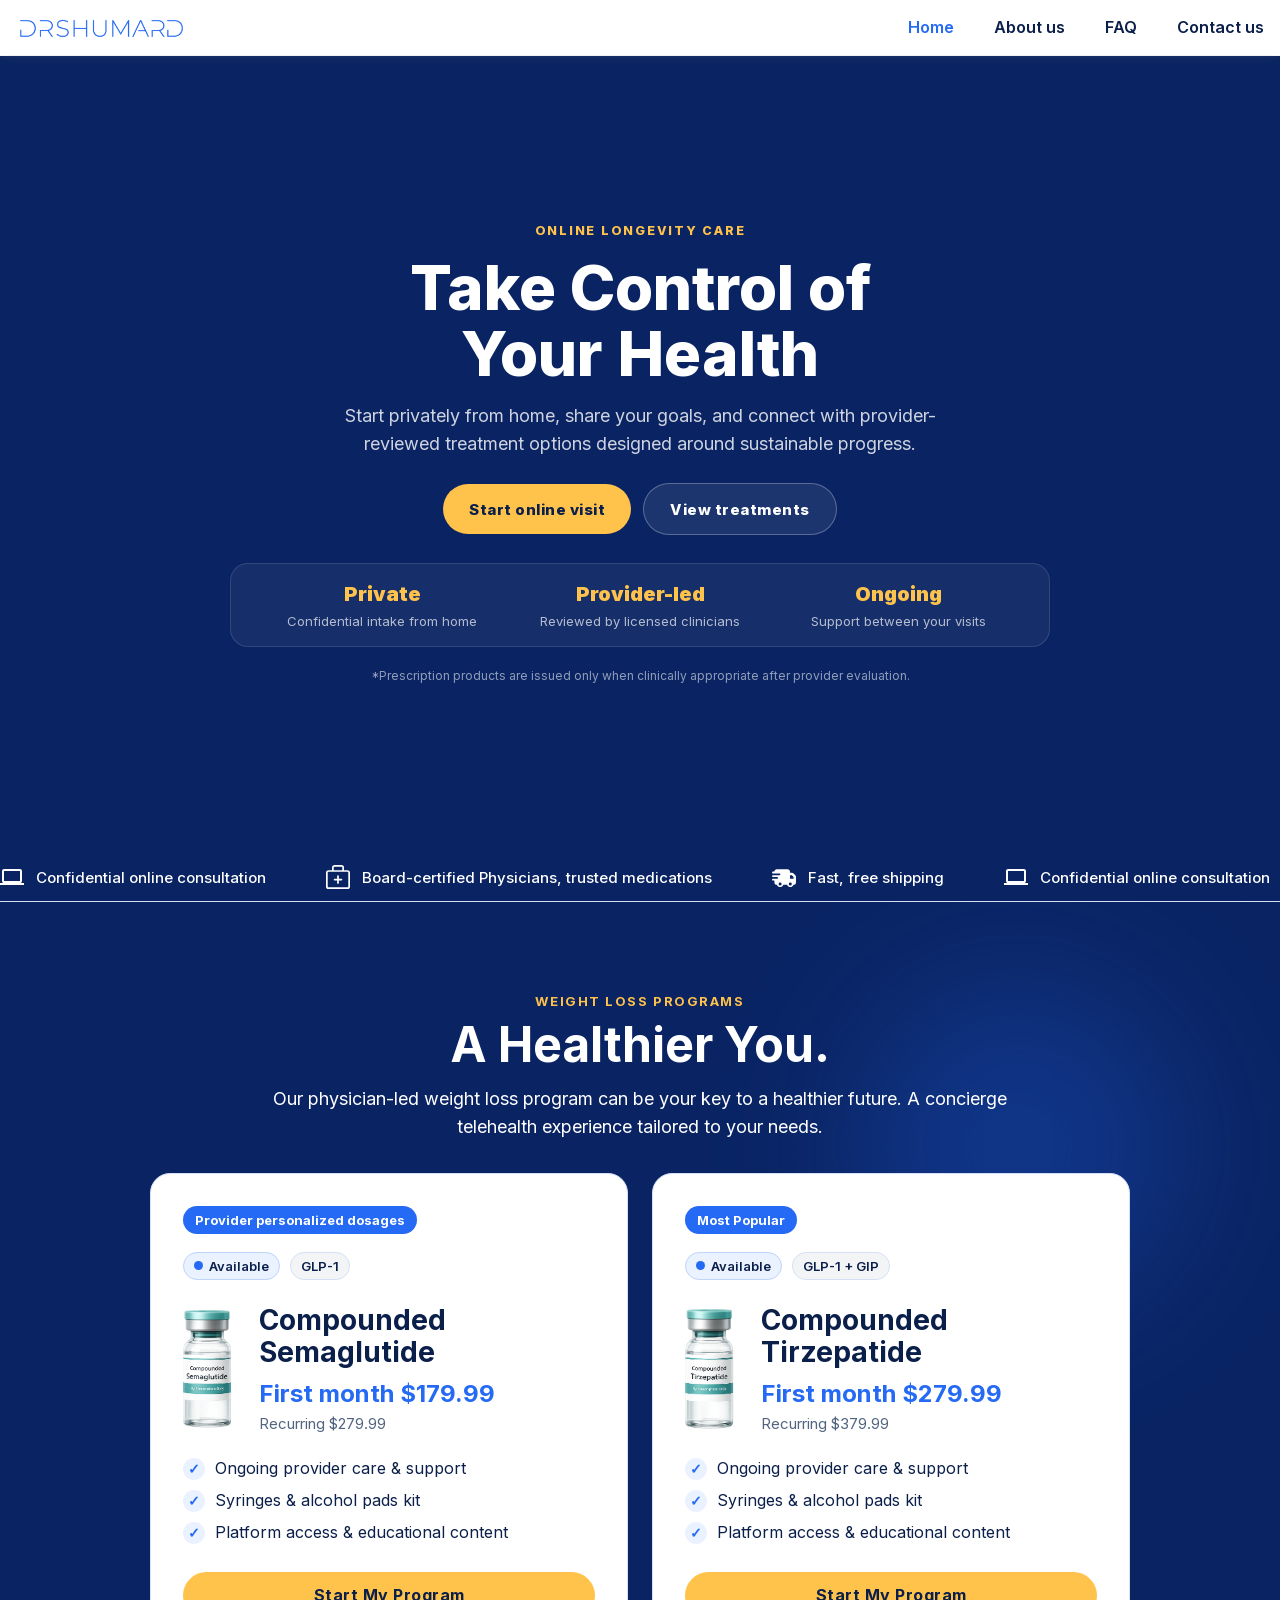
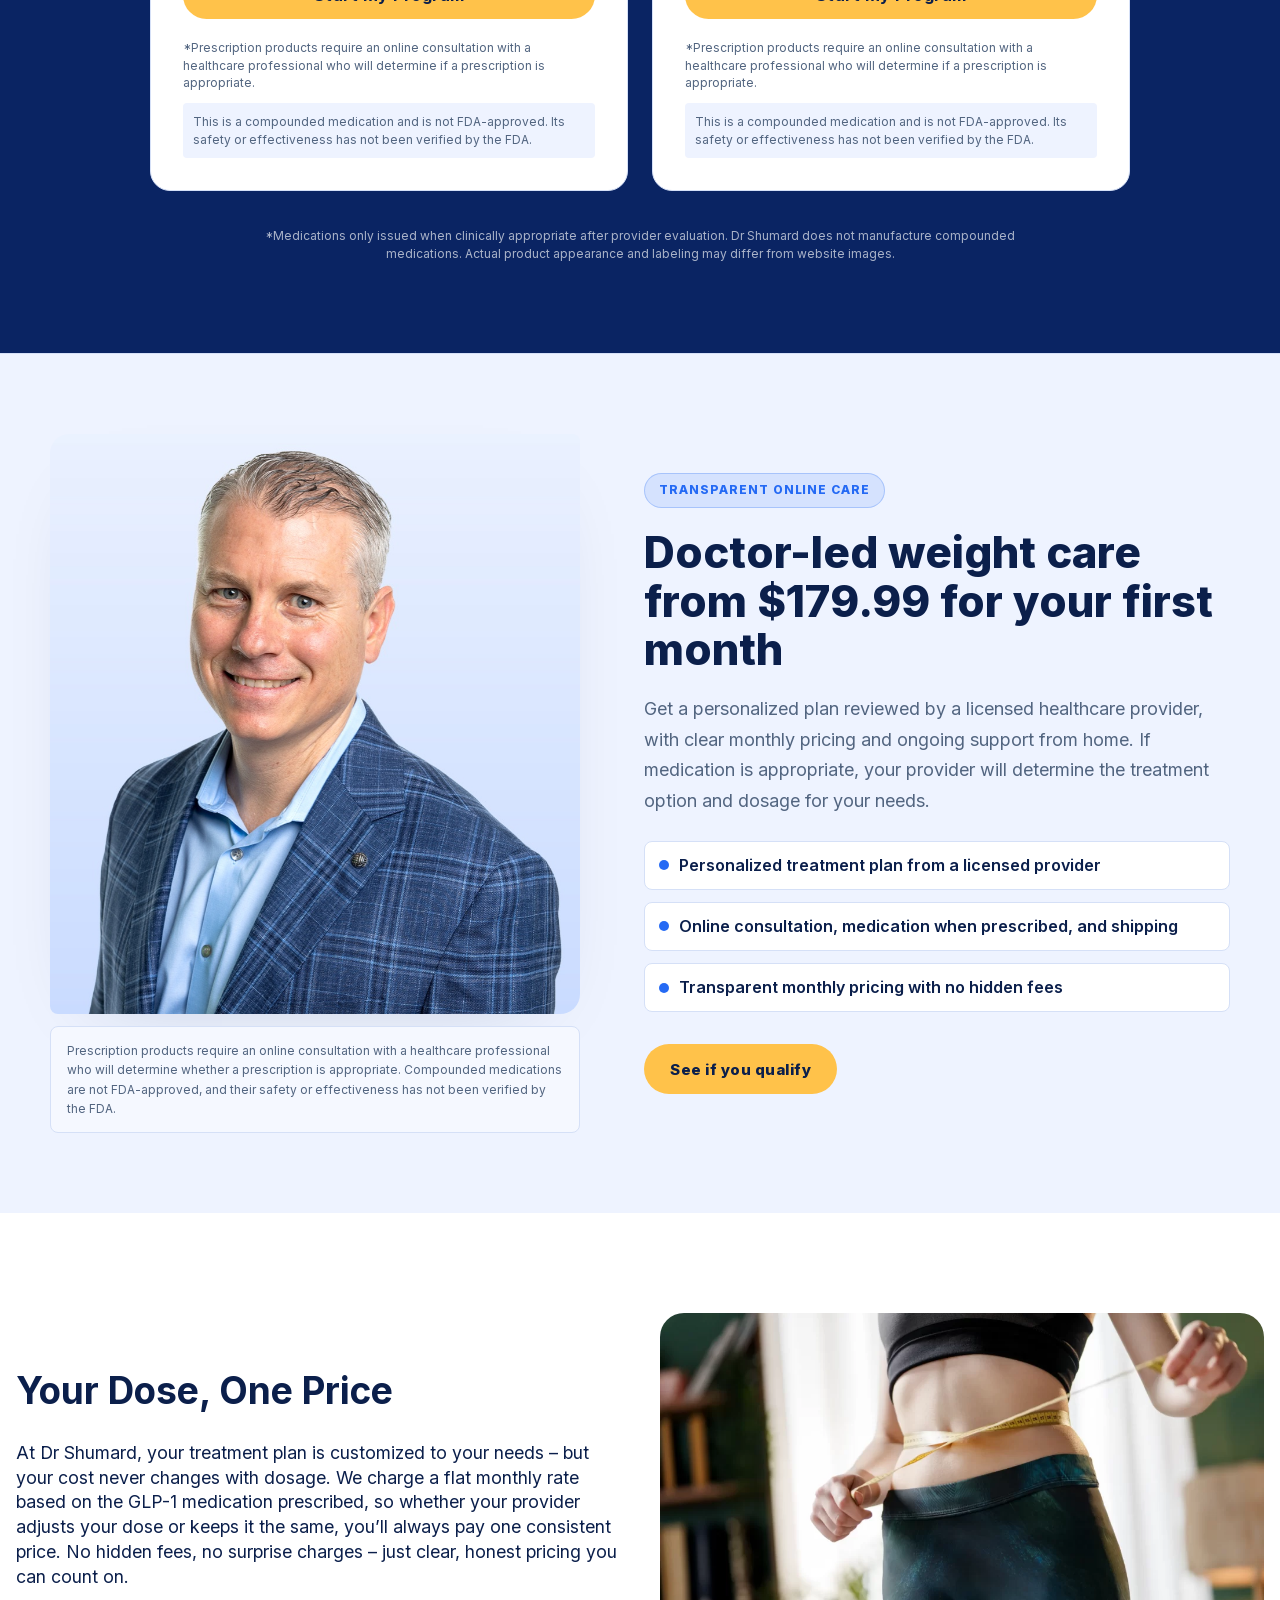
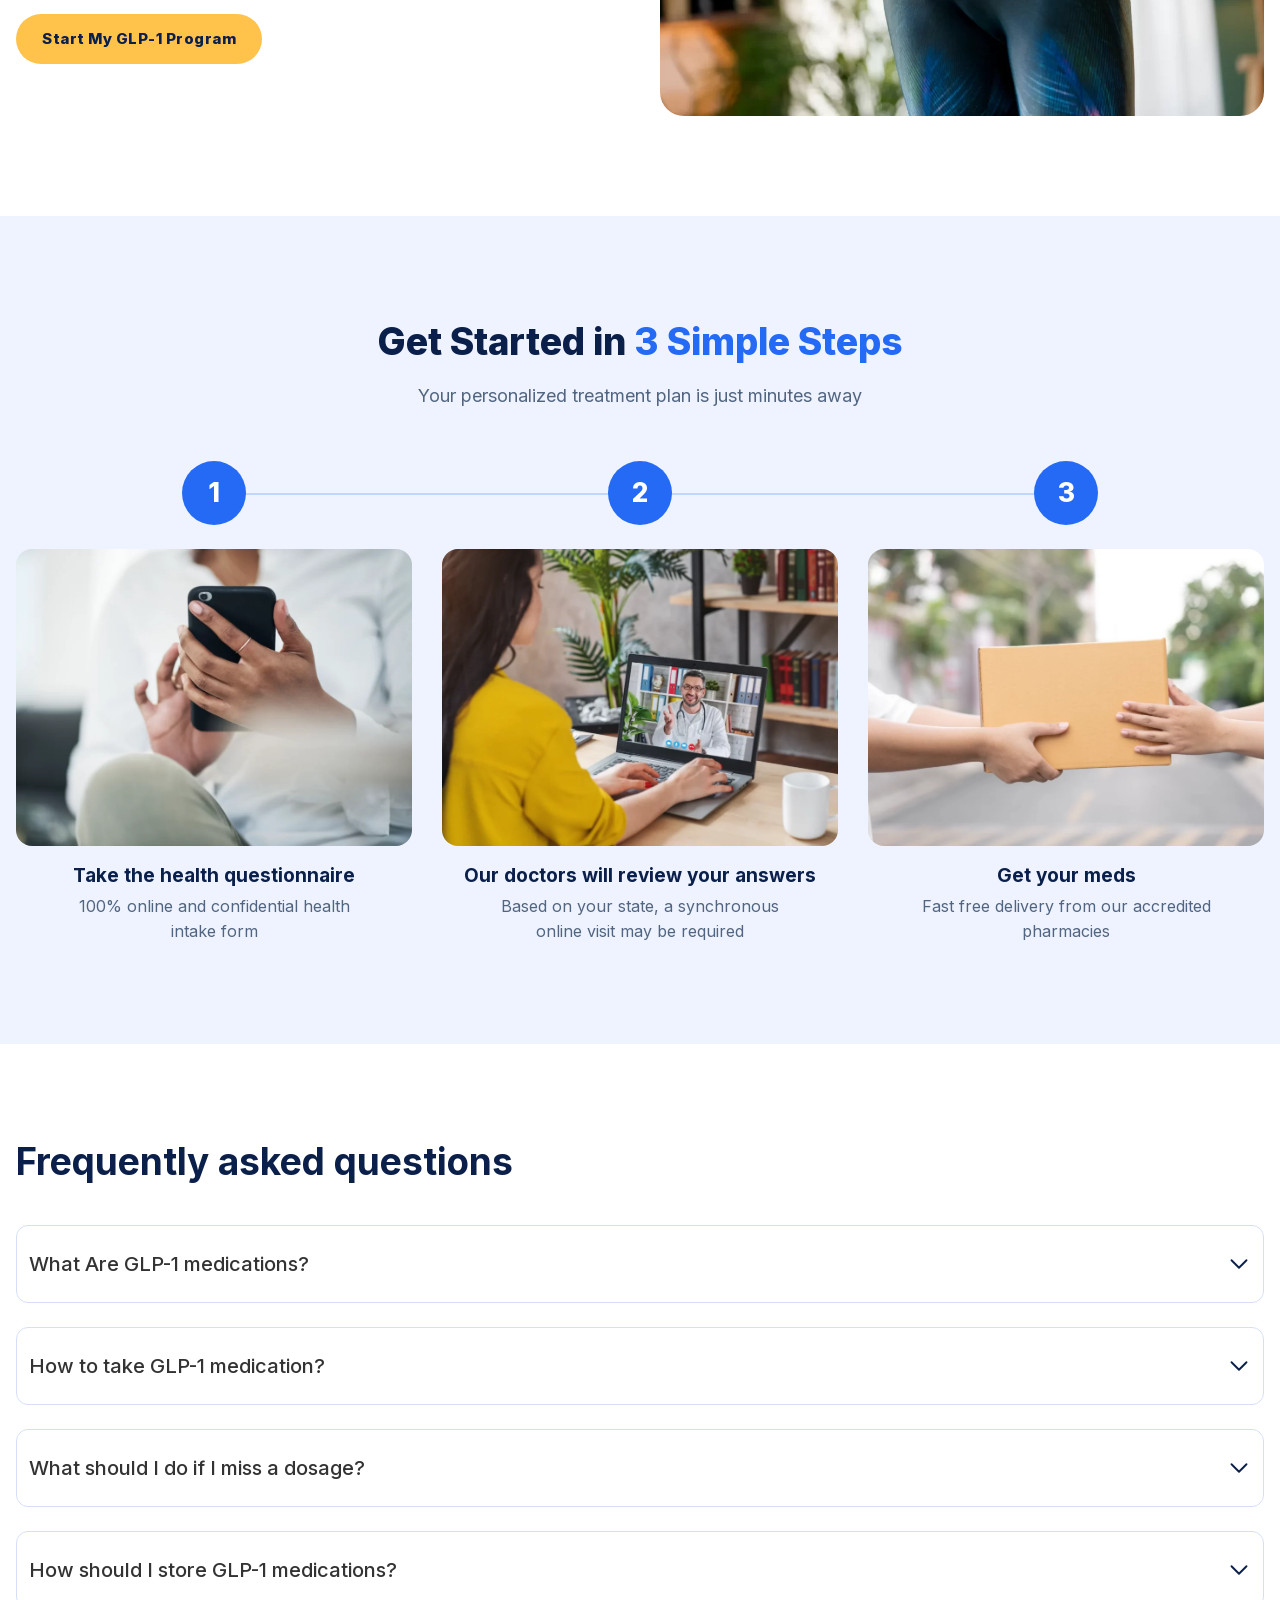
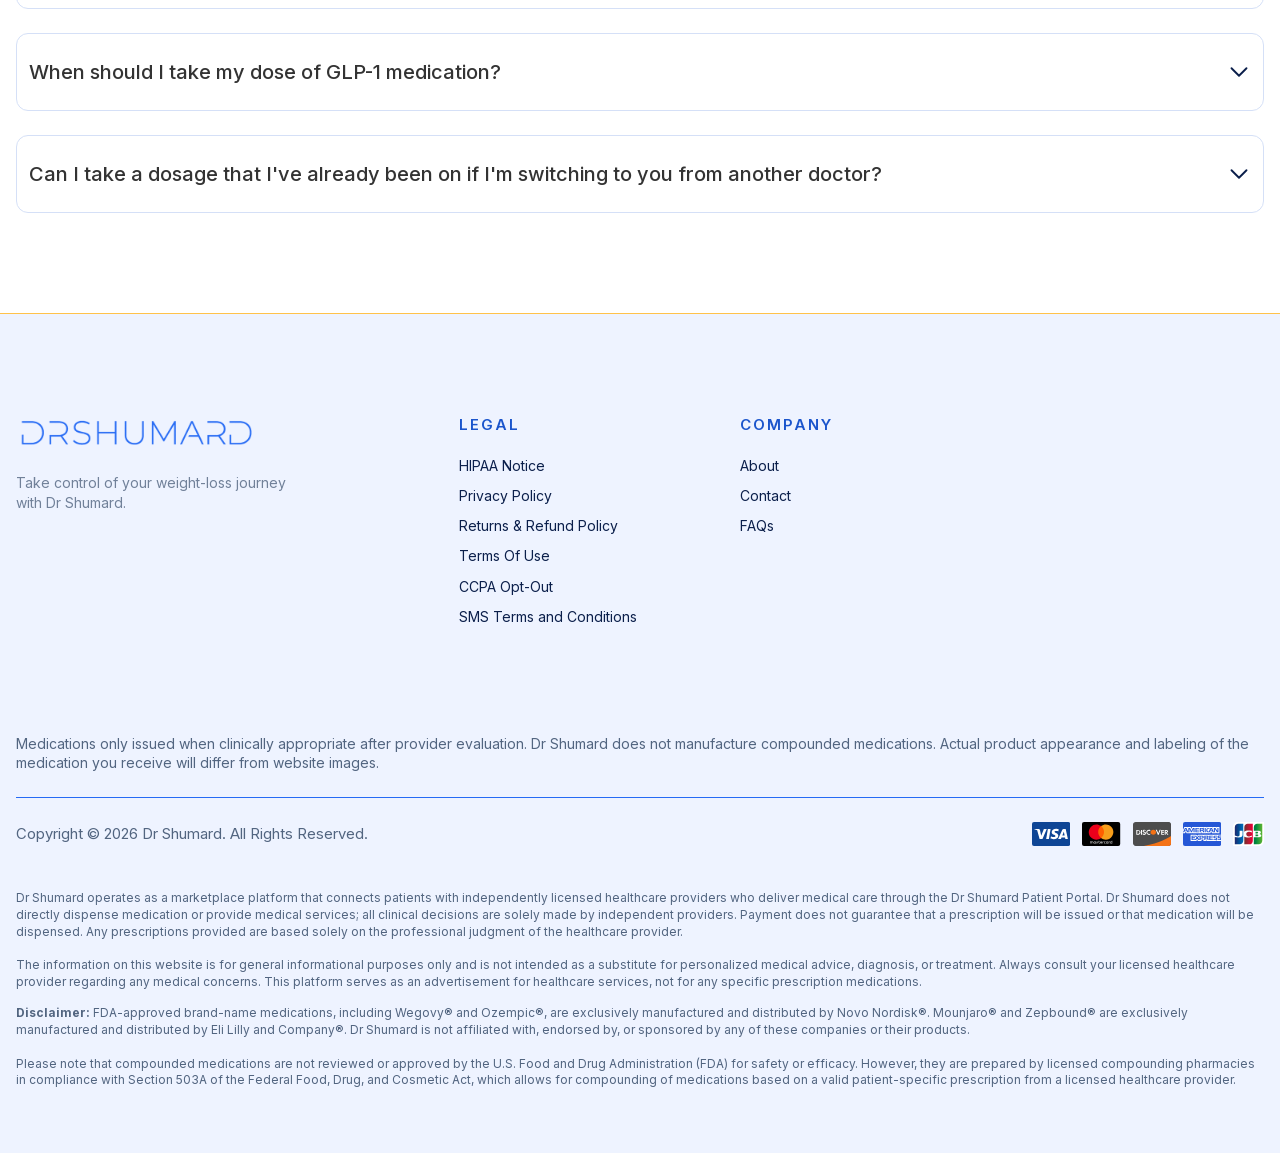
==== commit a4626819: "Comment out header login button on desktop and mobile" ====
--- a/index.html
+++ b/index.html
@@ -5,6 +5,21 @@
   <meta name="viewport" content="width=device-width, initial-scale=1">
   <title>Dr Shumard</title>
   <link rel="canonical" href="https://drshumard.com/">
+  <link rel="icon" href="/assets/img/favicon.svg" type="image/svg+xml">
+  <meta name="theme-color" content="#256AF4">
+  <meta name="description" content="Physician-led online weight loss care. Compounded GLP-1 treatment plans from $179.99 for your first month — provider reviewed, shipped free, with ongoing support.">
+  <meta property="og:site_name" content="Dr Shumard">
+  <meta property="og:type" content="website">
+  <meta property="og:title" content="Dr Shumard">
+  <meta property="og:description" content="Physician-led online weight loss care. Compounded GLP-1 treatment plans from $179.99 for your first month — provider reviewed, shipped free, with ongoing support.">
+  <meta property="og:url" content="https://drshumard.com/">
+  <meta property="og:image" content="https://drshumard.com/assets/img/dr-shumard.jpg">
+  <meta property="og:image:width" content="960">
+  <meta property="og:image:height" content="1000">
+  <meta name="twitter:card" content="summary">
+  <script type="application/ld+json">
+  {"@context":"https://schema.org","@type":"MedicalBusiness","name":"Dr Shumard","url":"https://drshumard.com/","logo":"https://drshumard.com/assets/img/logo.png","image":"https://drshumard.com/assets/img/dr-shumard.jpg","telephone":"(858) 564-7081","email":"support@drshumard.com","address":{"@type":"PostalAddress","streetAddress":"740 Nordahl Rd, Suite 294","addressLocality":"San Marcos","addressRegion":"CA","postalCode":"92069","addressCountry":"US"}}
+  </script>
   <link rel="preload" href="/assets/fonts/inter-var.woff2" as="font" type="font/woff2" crossorigin>
   <link rel="stylesheet" href="/assets/css/style.css">
   <!-- WhiteLabelMD intake + tracking scripts, carried over from the original site -->
@@ -58,7 +73,7 @@
           <li><a href="/about/">About us</a></li>
           <li><a href="/faq/">FAQ</a></li>
           <li><a href="/contact-us/">Contact us</a></li>
-          <li><a class="btn header-btn" href="https://drshumard.practicebetter.io/#/signin" target="_blank" rel="noopener">Log in</a></li>
+          <!-- <li><a class="btn header-btn" href="https://drshumard.practicebetter.io/#/signin" target="_blank" rel="noopener">Log in</a></li> -->
           </ul>
           <button class="site-nav__toggle" type="button" aria-expanded="false" aria-controls="site-menu" aria-label="Open menu"><span class="site-nav__bars"><span></span></span></button>
         </nav>
